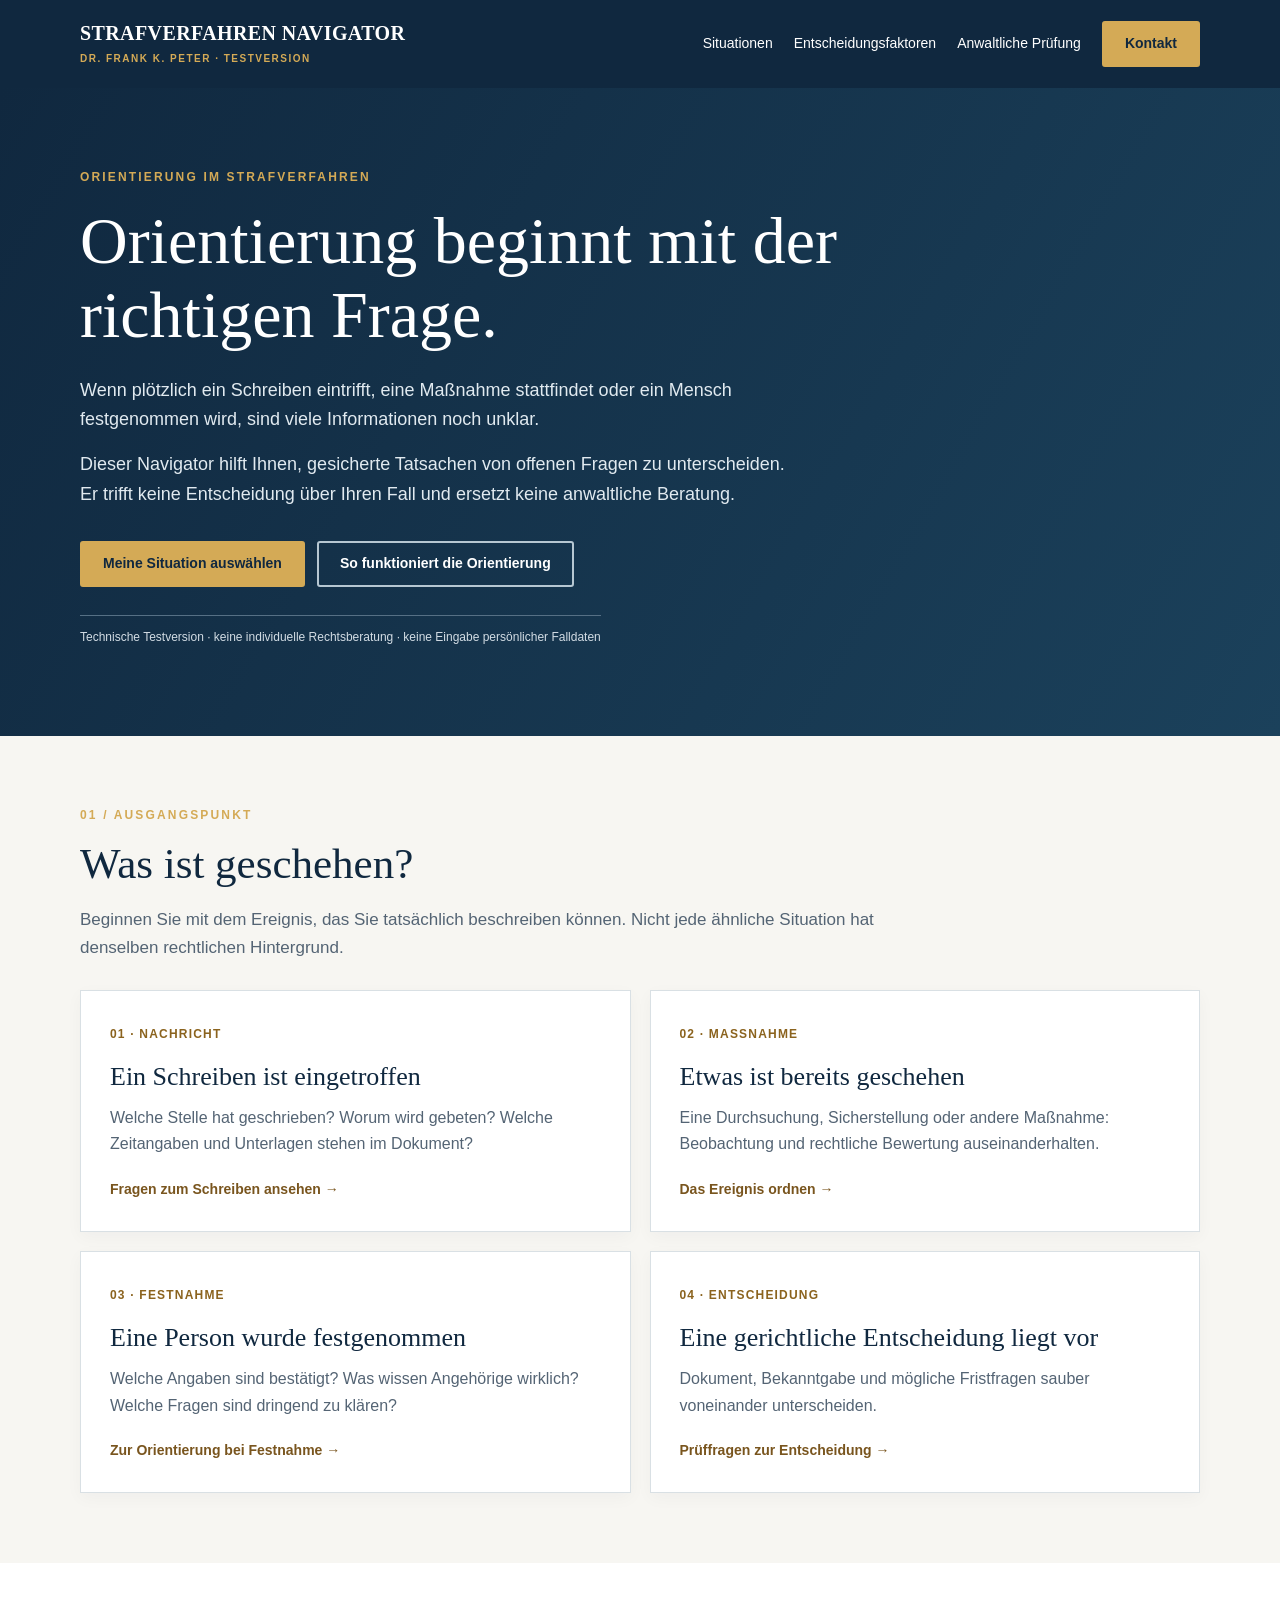
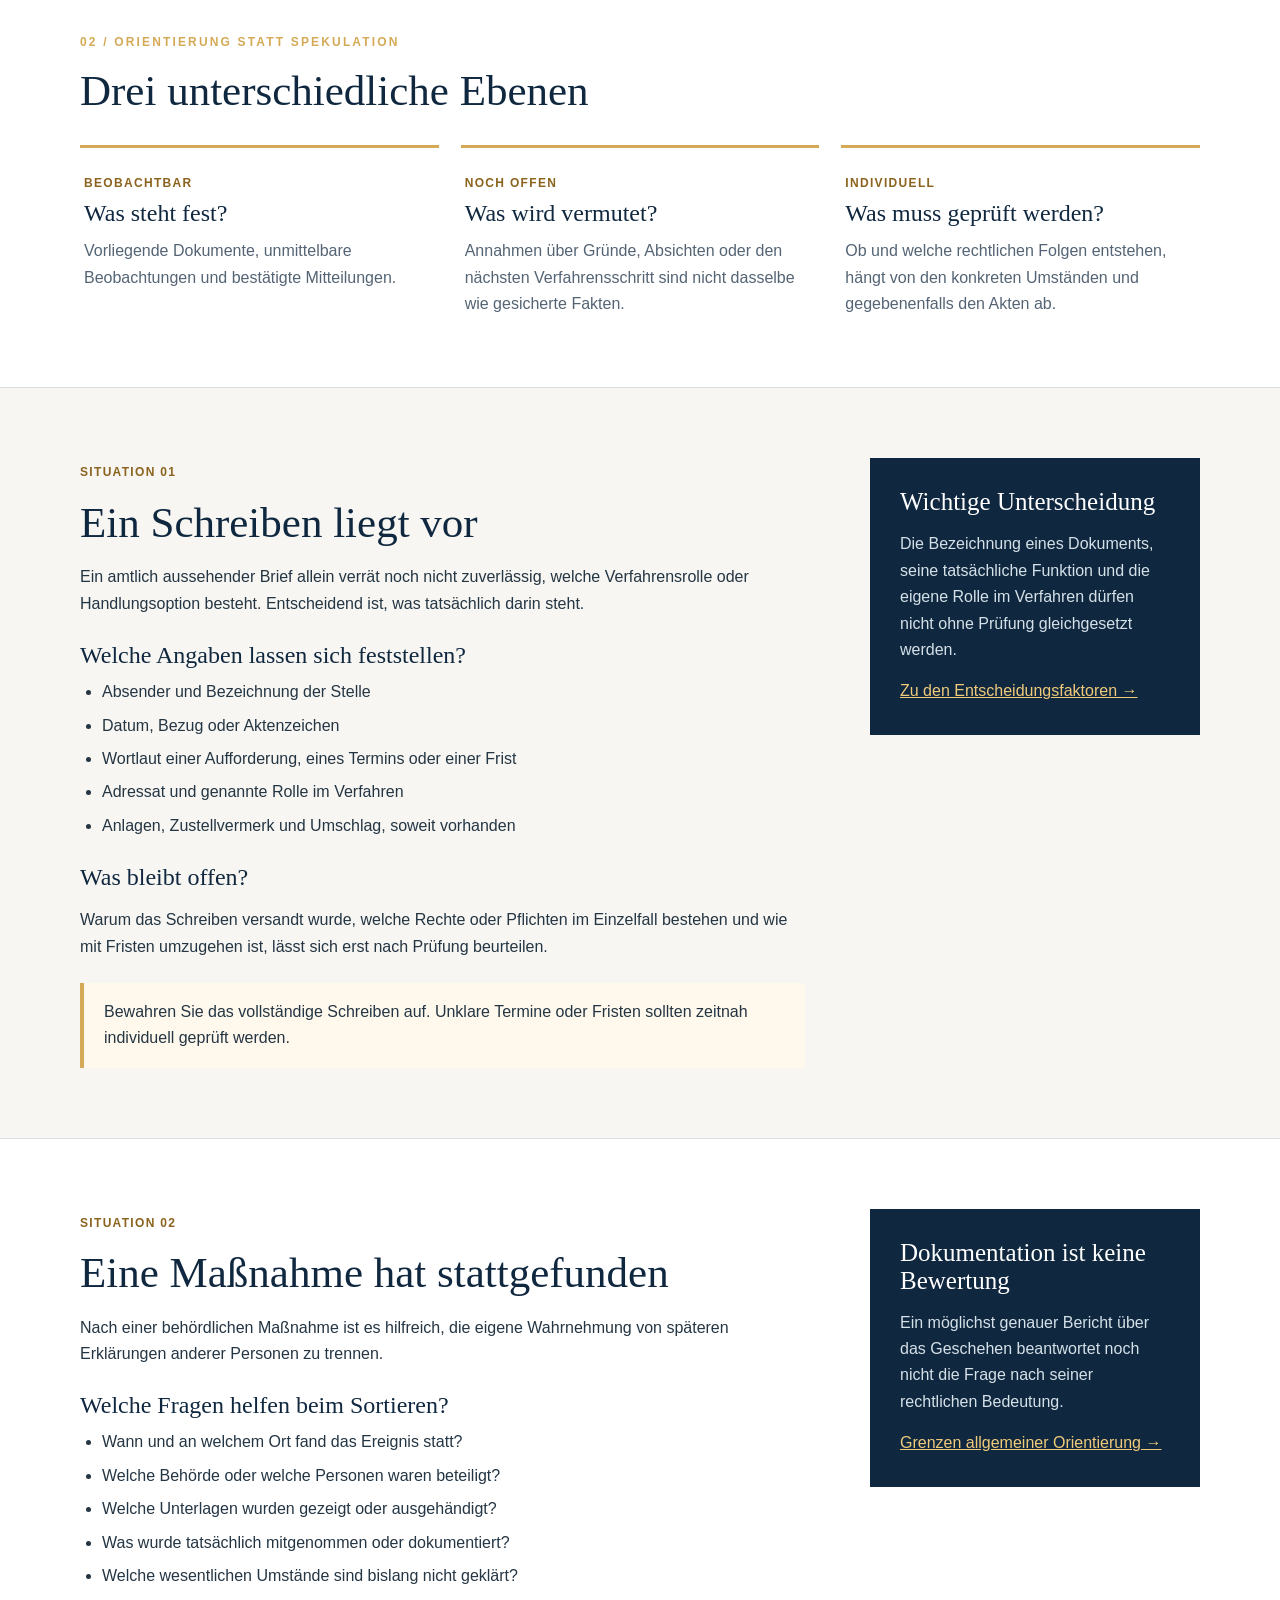
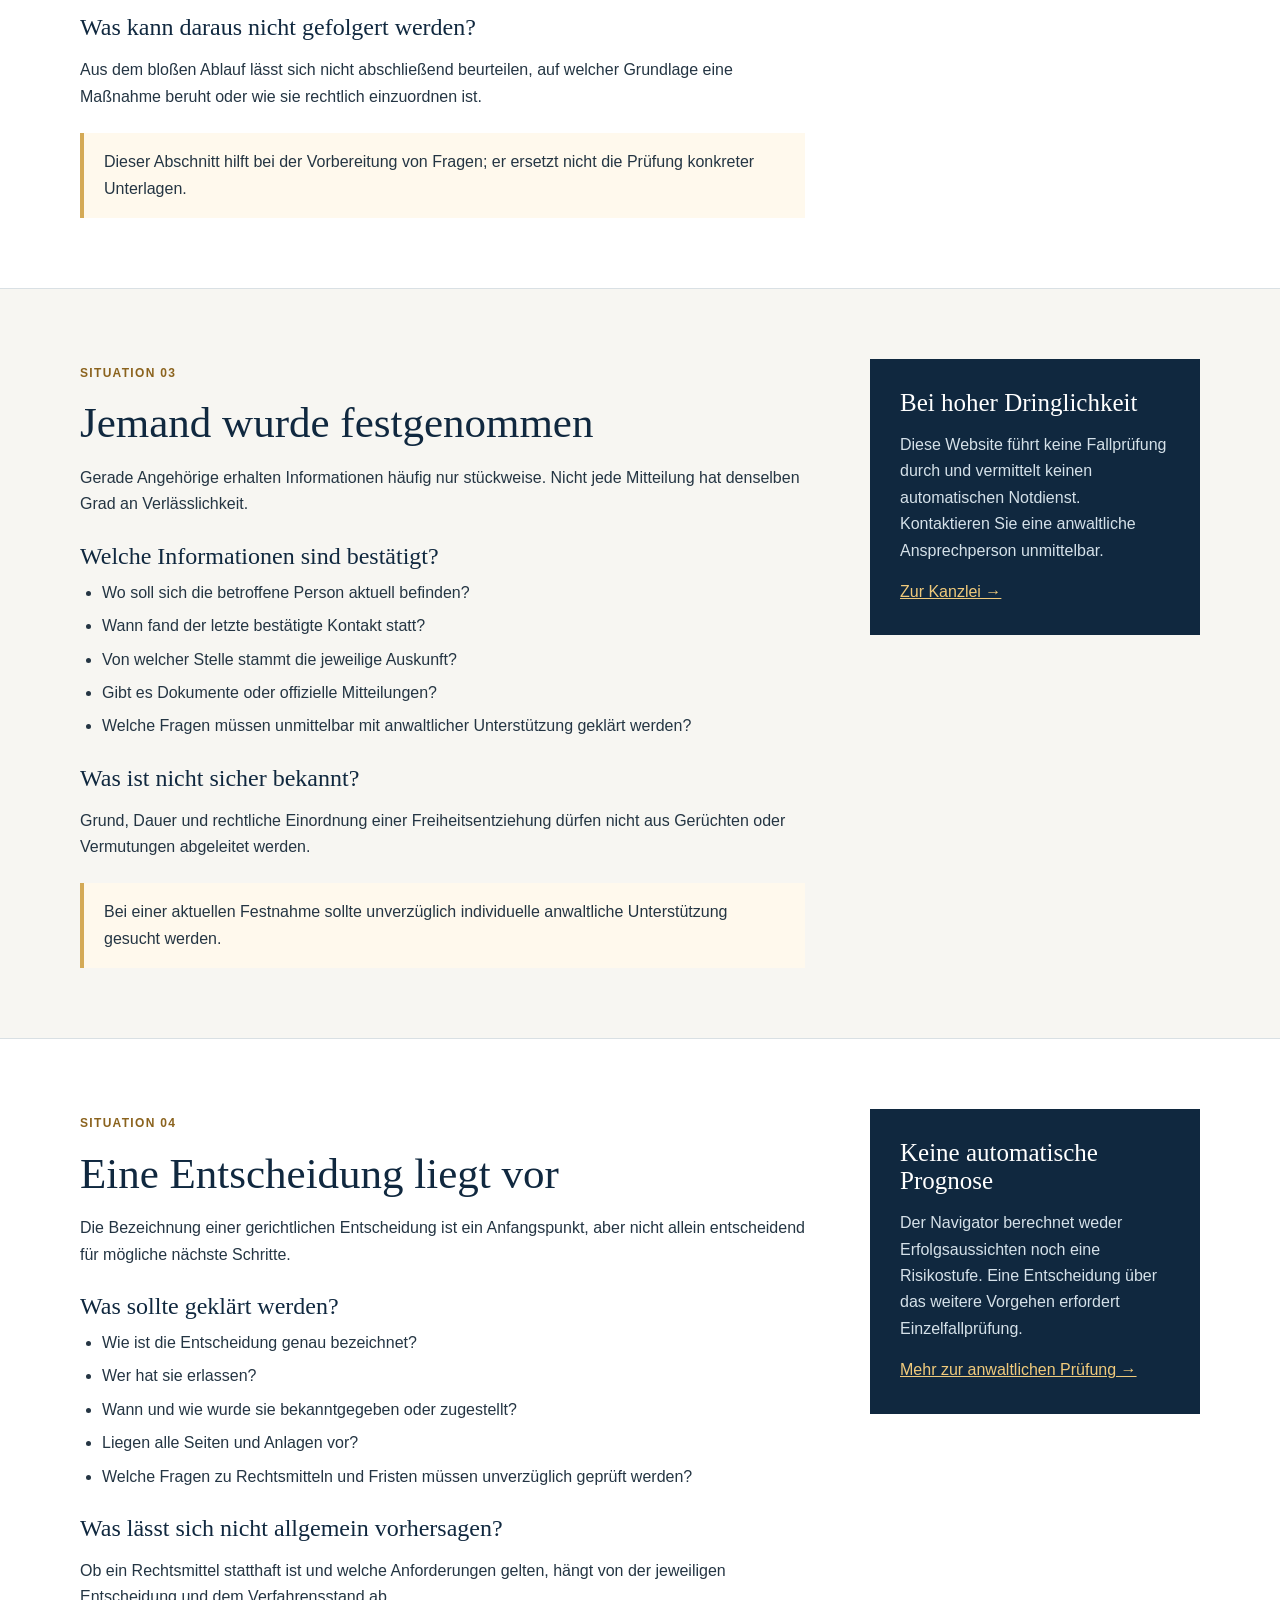
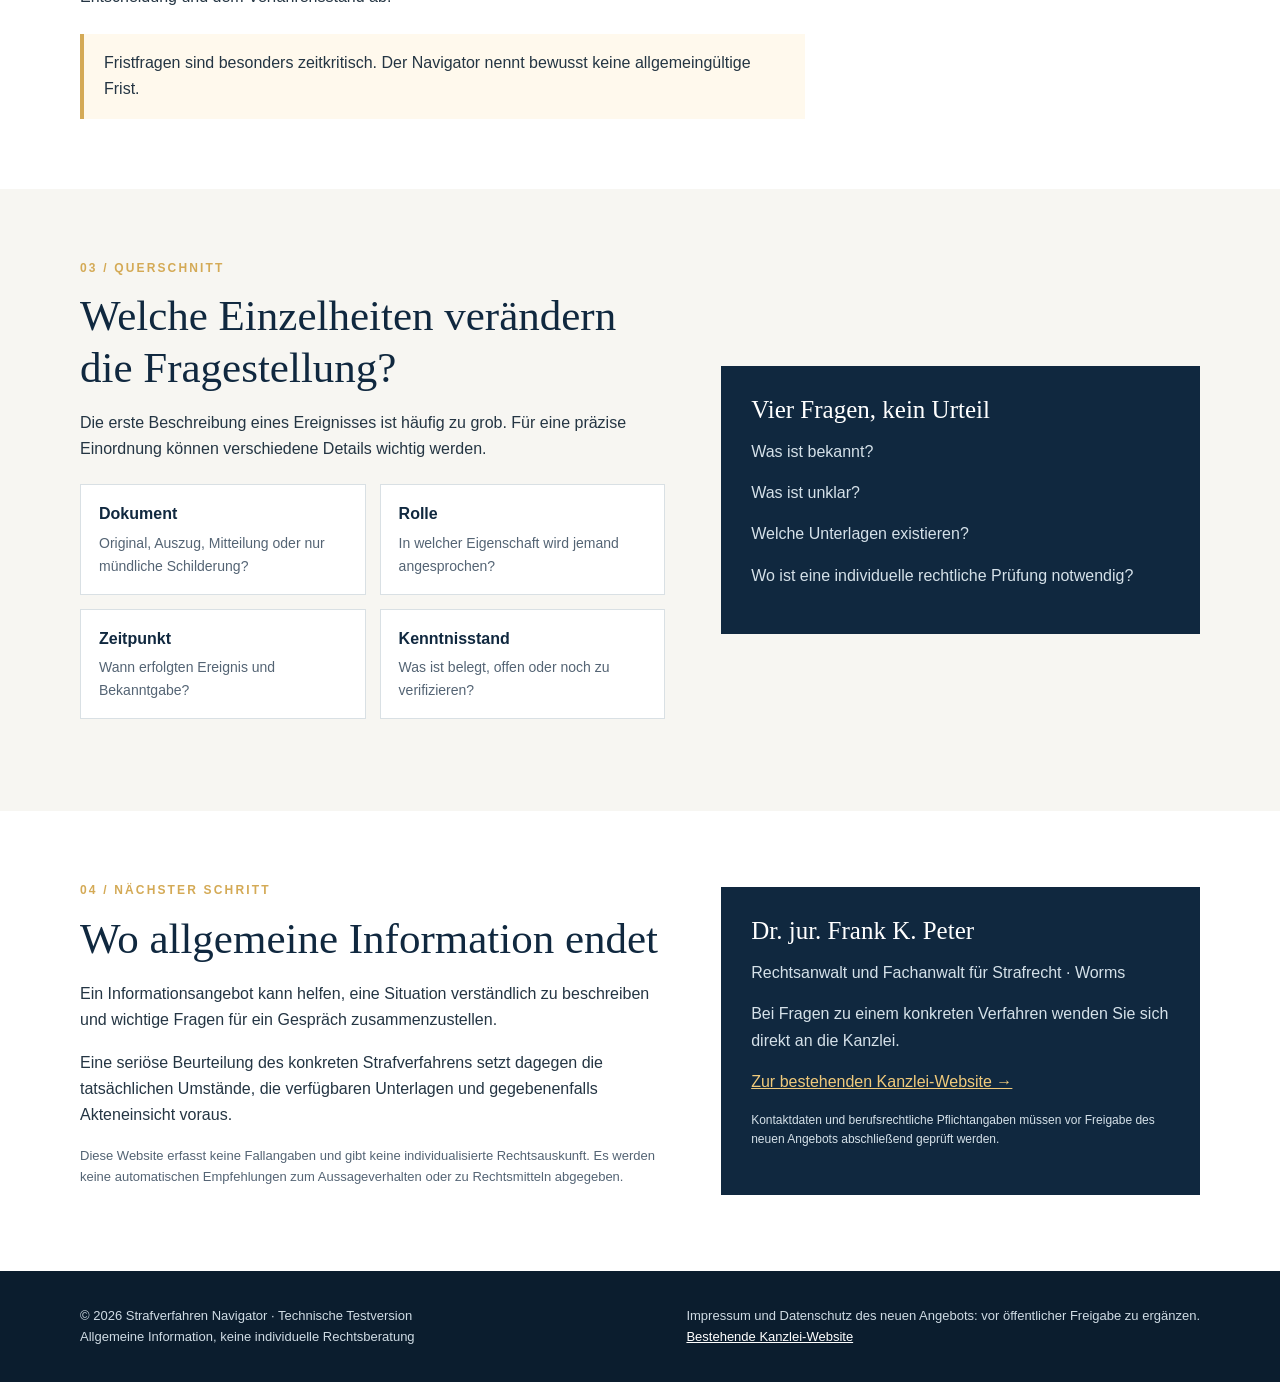
==== index.html @ 107020cf "Create original Strafverfahren Navigator website in Design B (noindex staging)" ====
<!doctype html>
<html lang="de">
<head>
<meta charset="utf-8">
<meta name="viewport" content="width=device-width,initial-scale=1">
<meta name="robots" content="noindex,nofollow,noarchive,nosnippet,noimageindex">
<meta name="googlebot" content="noindex,nofollow,noarchive">
<meta name="bingbot" content="noindex,nofollow,noarchive">
<meta name="description" content="Strafverfahren Navigator: allgemeine Orientierung nach Schreiben, Maßnahmen, Festnahme oder gerichtlicher Entscheidung. Technische Testversion.">
<meta name="theme-color" content="#10283F">
<title>Strafverfahren Navigator | Dr. Frank K. Peter – Testversion</title>
<style>
:root{--navy:#10283f;--navy2:#183c56;--gold:#d4aa56;--gold-dark:#8b631e;--cream:#f7f6f2;--ink:#243543;--muted:#546474;--line:#d9e0e4}
*,*::before,*::after{box-sizing:border-box}
html{scroll-behavior:smooth}
body{margin:0;background:#fff;color:var(--ink);font:16px/1.65 Arial,Helvetica,sans-serif}
a{color:inherit}
a:focus-visible,summary:focus-visible{outline:3px solid var(--gold-dark);outline-offset:4px}
.wrap{width:min(1120px,calc(100% - 40px));margin:auto}
.skip{position:absolute;left:-9999px;top:0;padding:12px;background:#fff;color:#10283f;z-index:10}.skip:focus{left:16px}
.top{background:var(--navy);color:white}
.top .wrap{min-height:88px;display:flex;align-items:center;justify-content:space-between;gap:24px}
.brand{font:700 20px/1.1 Georgia,serif;text-decoration:none;letter-spacing:.02em}
.brand small{display:block;font:700 10px/1.5 Arial,sans-serif;color:var(--gold);letter-spacing:.15em;margin-top:7px}
nav{display:flex;align-items:center;gap:21px;flex-wrap:wrap;font-size:14px}
nav a{text-decoration:none}nav a:hover{text-decoration:underline}
.btn{display:inline-flex;align-items:center;justify-content:center;gap:8px;text-decoration:none;padding:12px 21px;border:2px solid var(--gold);border-radius:3px;font-size:14px;line-height:1.25;font-weight:700;background:var(--gold);color:var(--navy)}
.btn:hover{background:#f0ca7b;border-color:#f0ca7b}
.btn.ghost{background:transparent;color:white;border-color:#b6c7d2}
.btn.ghost:hover{background:#ffffff18}
.hero{background:linear-gradient(120deg,var(--navy),#1b415b);color:#fff;padding:80px 0 87px}
.eyebrow{font-size:12px;letter-spacing:.18em;text-transform:uppercase;font-weight:700;color:var(--gold)}
.hero h1{font:normal clamp(38px,5.5vw,66px)/1.12 Georgia,serif;max-width:820px;margin:16px 0 24px}
.hero p{max-width:710px;font-size:18px;color:#e1eaf0;margin:0 0 15px}
.actions{display:flex;flex-wrap:wrap;gap:12px;margin-top:32px}
.stage{display:inline-block;margin-top:28px;font-size:12px;color:#d2dce4;border-top:1px solid #567085;padding-top:12px}
section{scroll-margin-top:24px}
.section{padding:70px 0}
.alt{background:var(--cream)}
h2{font:normal clamp(29px,3.4vw,43px)/1.2 Georgia,serif;color:var(--navy);margin:12px 0 16px}
.lead{max-width:810px;color:var(--muted);font-size:17px;margin-top:0}
.cards{display:grid;grid-template-columns:repeat(2,minmax(0,1fr));gap:19px;margin-top:28px}
.card{display:block;background:white;border:1px solid var(--line);padding:29px;text-decoration:none;box-shadow:0 5px 16px #10283f09;transition:transform .2s,border-color .2s}
.card:hover{transform:translateY(-3px);border-color:var(--gold)}
.card .num{font-size:12px;font-weight:bold;color:var(--gold-dark);letter-spacing:.1em}
.card h3{font:normal 26px/1.3 Georgia,serif;color:var(--navy);margin:14px 0 11px}
.card p{color:var(--muted);margin:0 0 18px}
.card strong{color:#79551e;font-size:14px}
.columns{display:grid;grid-template-columns:repeat(3,1fr);gap:22px;margin-top:28px}
.column{border-top:3px solid var(--gold);padding:21px 4px 0}
.column h3{font:normal 24px Georgia,serif;color:var(--navy);margin:5px 0 11px}
.column p{color:var(--muted);margin:0}
.detail{border-top:1px solid var(--line)}
.detail .wrap{display:grid;grid-template-columns:1fr 330px;gap:65px;align-items:start}
.detail h3{font:normal 24px Georgia,serif;color:var(--navy);margin:25px 0 7px}
.detail ul{padding-left:22px;margin:10px 0}
.detail li{margin-bottom:7px}
.panel{background:var(--navy);color:white;padding:30px}
.panel h3{font:normal 25px Georgia,serif;color:#fff;margin:0 0 15px}
.panel p{margin:0 0 15px;color:#d5e1e9}
.panel a{color:#f0ca7b}
.chip{display:inline-block;color:var(--gold-dark);font-size:12px;letter-spacing:.11em;text-transform:uppercase;font-weight:700}
.notice{padding:16px 20px;border-left:4px solid var(--gold);background:#fff9ed;margin-top:23px}
.split{display:grid;grid-template-columns:1.1fr .9fr;gap:56px;align-items:center}
.factors{display:grid;grid-template-columns:repeat(2,1fr);gap:14px;margin:22px 0}
.factor{border:1px solid var(--line);padding:16px 18px;background:#fff}
.factor strong{display:block;color:var(--navy);margin-bottom:4px}
.factor span{display:block;font-size:14px;color:var(--muted)}
.foot{background:#0b1d2e;color:#cfdbe4;padding:34px 0;font-size:13px}
.foot .wrap{display:flex;justify-content:space-between;flex-wrap:wrap;gap:25px}
.foot a{color:white}
.small{font-size:13px;color:var(--muted)}
@media(max-width:850px){.top .wrap{padding:18px 0;align-items:flex-start;flex-direction:column}nav{gap:14px}.detail .wrap,.split{grid-template-columns:1fr;gap:26px}.columns{grid-template-columns:1fr}.hero{padding:62px 0}.section{padding:53px 0}}
@media(max-width:600px){.wrap{width:min(1120px,calc(100% - 30px))}.cards,.factors{grid-template-columns:1fr}.card{padding:23px}.hero h1{font-size:39px}.hero p{font-size:16px}.actions .btn{width:100%}.top .wrap{gap:13px}}
@media(prefers-reduced-motion:reduce){html{scroll-behavior:auto}.card{transition:none}}
</style>
</head>
<body>
<a class="skip" href="#inhalt">Zum Inhalt springen</a>
<header class="top">
<div class="wrap"><a class="brand" href="#start">STRAFVERFAHREN NAVIGATOR<small>DR. FRANK K. PETER · TESTVERSION</small></a>
<nav aria-label="Hauptnavigation"><a href="#situationen">Situationen</a><a href="#faktoren">Entscheidungsfaktoren</a><a href="#anwaltliche-pruefung">Anwaltliche Prüfung</a><a class="btn" href="#kontakt">Kontakt</a></nav></div>
</header>
<main id="inhalt">
<section class="hero" id="start"><div class="wrap">
<div class="eyebrow">Orientierung im Strafverfahren</div>
<h1>Orientierung beginnt mit der richtigen Frage.</h1>
<p>Wenn plötzlich ein Schreiben eintrifft, eine Maßnahme stattfindet oder ein Mensch festgenommen wird, sind viele Informationen noch unklar.</p>
<p>Dieser Navigator hilft Ihnen, gesicherte Tatsachen von offenen Fragen zu unterscheiden. Er trifft keine Entscheidung über Ihren Fall und ersetzt keine anwaltliche Beratung.</p>
<div class="actions"><a href="#situationen" class="btn">Meine Situation auswählen</a><a href="#prinzip" class="btn ghost">So funktioniert die Orientierung</a></div>
<span class="stage">Technische Testversion · keine individuelle Rechtsberatung · keine Eingabe persönlicher Falldaten</span>
</div></section>
<section id="situationen" class="section alt"><div class="wrap">
<div class="eyebrow">01 / Ausgangspunkt</div><h2>Was ist geschehen?</h2>
<p class="lead">Beginnen Sie mit dem Ereignis, das Sie tatsächlich beschreiben können. Nicht jede ähnliche Situation hat denselben rechtlichen Hintergrund.</p>
<div class="cards">
<a class="card" href="#schreiben"><span class="num">01 · NACHRICHT</span><h3>Ein Schreiben ist eingetroffen</h3><p>Welche Stelle hat geschrieben? Worum wird gebeten? Welche Zeitangaben und Unterlagen stehen im Dokument?</p><strong>Fragen zum Schreiben ansehen →</strong></a>
<a class="card" href="#massnahme"><span class="num">02 · MASSNAHME</span><h3>Etwas ist bereits geschehen</h3><p>Eine Durchsuchung, Sicherstellung oder andere Maßnahme: Beobachtung und rechtliche Bewertung auseinanderhalten.</p><strong>Das Ereignis ordnen →</strong></a>
<a class="card" href="#festnahme"><span class="num">03 · FESTNAHME</span><h3>Eine Person wurde festgenommen</h3><p>Welche Angaben sind bestätigt? Was wissen Angehörige wirklich? Welche Fragen sind dringend zu klären?</p><strong>Zur Orientierung bei Festnahme →</strong></a>
<a class="card" href="#entscheidung"><span class="num">04 · ENTSCHEIDUNG</span><h3>Eine gerichtliche Entscheidung liegt vor</h3><p>Dokument, Bekanntgabe und mögliche Fristfragen sauber voneinander unterscheiden.</p><strong>Prüffragen zur Entscheidung →</strong></a>
</div></div></section>
<section class="section" id="prinzip"><div class="wrap">
<div class="eyebrow">02 / Orientierung statt Spekulation</div><h2>Drei unterschiedliche Ebenen</h2>
<div class="columns">
<div class="column"><span class="chip">Beobachtbar</span><h3>Was steht fest?</h3><p>Vorliegende Dokumente, unmittelbare Beobachtungen und bestätigte Mitteilungen.</p></div>
<div class="column"><span class="chip">Noch offen</span><h3>Was wird vermutet?</h3><p>Annahmen über Gründe, Absichten oder den nächsten Verfahrensschritt sind nicht dasselbe wie gesicherte Fakten.</p></div>
<div class="column"><span class="chip">Individuell</span><h3>Was muss geprüft werden?</h3><p>Ob und welche rechtlichen Folgen entstehen, hängt von den konkreten Umständen und gegebenenfalls den Akten ab.</p></div>
</div></div></section>
<section class="section alt detail" id="schreiben"><div class="wrap">
<div><span class="chip">Situation 01</span><h2>Ein Schreiben liegt vor</h2>
<p>Ein amtlich aussehender Brief allein verrät noch nicht zuverlässig, welche Verfahrensrolle oder Handlungsoption besteht. Entscheidend ist, was tatsächlich darin steht.</p>
<h3>Welche Angaben lassen sich feststellen?</h3><ul><li>Absender und Bezeichnung der Stelle</li><li>Datum, Bezug oder Aktenzeichen</li><li>Wortlaut einer Aufforderung, eines Termins oder einer Frist</li><li>Adressat und genannte Rolle im Verfahren</li><li>Anlagen, Zustellvermerk und Umschlag, soweit vorhanden</li></ul>
<h3>Was bleibt offen?</h3><p>Warum das Schreiben versandt wurde, welche Rechte oder Pflichten im Einzelfall bestehen und wie mit Fristen umzugehen ist, lässt sich erst nach Prüfung beurteilen.</p>
<div class="notice">Bewahren Sie das vollständige Schreiben auf. Unklare Termine oder Fristen sollten zeitnah individuell geprüft werden.</div>
</div><aside class="panel"><h3>Wichtige Unterscheidung</h3><p>Die Bezeichnung eines Dokuments, seine tatsächliche Funktion und die eigene Rolle im Verfahren dürfen nicht ohne Prüfung gleichgesetzt werden.</p><a href="#faktoren">Zu den Entscheidungsfaktoren →</a></aside>
</div></section>
<section class="section detail" id="massnahme"><div class="wrap">
<div><span class="chip">Situation 02</span><h2>Eine Maßnahme hat stattgefunden</h2>
<p>Nach einer behördlichen Maßnahme ist es hilfreich, die eigene Wahrnehmung von späteren Erklärungen anderer Personen zu trennen.</p>
<h3>Welche Fragen helfen beim Sortieren?</h3><ul><li>Wann und an welchem Ort fand das Ereignis statt?</li><li>Welche Behörde oder welche Personen waren beteiligt?</li><li>Welche Unterlagen wurden gezeigt oder ausgehändigt?</li><li>Was wurde tatsächlich mitgenommen oder dokumentiert?</li><li>Welche wesentlichen Umstände sind bislang nicht geklärt?</li></ul>
<h3>Was kann daraus nicht gefolgert werden?</h3><p>Aus dem bloßen Ablauf lässt sich nicht abschließend beurteilen, auf welcher Grundlage eine Maßnahme beruht oder wie sie rechtlich einzuordnen ist.</p>
<div class="notice">Dieser Abschnitt hilft bei der Vorbereitung von Fragen; er ersetzt nicht die Prüfung konkreter Unterlagen.</div>
</div><aside class="panel"><h3>Dokumentation ist keine Bewertung</h3><p>Ein möglichst genauer Bericht über das Geschehen beantwortet noch nicht die Frage nach seiner rechtlichen Bedeutung.</p><a href="#anwaltliche-pruefung">Grenzen allgemeiner Orientierung →</a></aside>
</div></section>
<section class="section alt detail" id="festnahme"><div class="wrap">
<div><span class="chip">Situation 03</span><h2>Jemand wurde festgenommen</h2>
<p>Gerade Angehörige erhalten Informationen häufig nur stückweise. Nicht jede Mitteilung hat denselben Grad an Verlässlichkeit.</p>
<h3>Welche Informationen sind bestätigt?</h3><ul><li>Wo soll sich die betroffene Person aktuell befinden?</li><li>Wann fand der letzte bestätigte Kontakt statt?</li><li>Von welcher Stelle stammt die jeweilige Auskunft?</li><li>Gibt es Dokumente oder offizielle Mitteilungen?</li><li>Welche Fragen müssen unmittelbar mit anwaltlicher Unterstützung geklärt werden?</li></ul>
<h3>Was ist nicht sicher bekannt?</h3><p>Grund, Dauer und rechtliche Einordnung einer Freiheitsentziehung dürfen nicht aus Gerüchten oder Vermutungen abgeleitet werden.</p>
<div class="notice">Bei einer aktuellen Festnahme sollte unverzüglich individuelle anwaltliche Unterstützung gesucht werden.</div>
</div><aside class="panel"><h3>Bei hoher Dringlichkeit</h3><p>Diese Website führt keine Fallprüfung durch und vermittelt keinen automatischen Notdienst. Kontaktieren Sie eine anwaltliche Ansprechperson unmittelbar.</p><a href="#kontakt">Zur Kanzlei →</a></aside>
</div></section>
<section class="section detail" id="entscheidung"><div class="wrap">
<div><span class="chip">Situation 04</span><h2>Eine Entscheidung liegt vor</h2>
<p>Die Bezeichnung einer gerichtlichen Entscheidung ist ein Anfangspunkt, aber nicht allein entscheidend für mögliche nächste Schritte.</p>
<h3>Was sollte geklärt werden?</h3><ul><li>Wie ist die Entscheidung genau bezeichnet?</li><li>Wer hat sie erlassen?</li><li>Wann und wie wurde sie bekanntgegeben oder zugestellt?</li><li>Liegen alle Seiten und Anlagen vor?</li><li>Welche Fragen zu Rechtsmitteln und Fristen müssen unverzüglich geprüft werden?</li></ul>
<h3>Was lässt sich nicht allgemein vorhersagen?</h3><p>Ob ein Rechtsmittel statthaft ist und welche Anforderungen gelten, hängt von der jeweiligen Entscheidung und dem Verfahrensstand ab.</p>
<div class="notice">Fristfragen sind besonders zeitkritisch. Der Navigator nennt bewusst keine allgemeingültige Frist.</div>
</div><aside class="panel"><h3>Keine automatische Prognose</h3><p>Der Navigator berechnet weder Erfolgsaussichten noch eine Risikostufe. Eine Entscheidung über das weitere Vorgehen erfordert Einzelfallprüfung.</p><a href="#anwaltliche-pruefung">Mehr zur anwaltlichen Prüfung →</a></aside>
</div></section>
<section class="section alt" id="faktoren"><div class="wrap split">
<div><div class="eyebrow">03 / Querschnitt</div><h2>Welche Einzelheiten verändern die Fragestellung?</h2>
<p>Die erste Beschreibung eines Ereignisses ist häufig zu grob. Für eine präzise Einordnung können verschiedene Details wichtig werden.</p>
<div class="factors">
<div class="factor"><strong>Dokument</strong><span>Original, Auszug, Mitteilung oder nur mündliche Schilderung?</span></div>
<div class="factor"><strong>Rolle</strong><span>In welcher Eigenschaft wird jemand angesprochen?</span></div>
<div class="factor"><strong>Zeitpunkt</strong><span>Wann erfolgten Ereignis und Bekanntgabe?</span></div>
<div class="factor"><strong>Kenntnisstand</strong><span>Was ist belegt, offen oder noch zu verifizieren?</span></div>
</div>
</div><div class="panel"><h3>Vier Fragen, kein Urteil</h3><p>Was ist bekannt?</p><p>Was ist unklar?</p><p>Welche Unterlagen existieren?</p><p>Wo ist eine individuelle rechtliche Prüfung notwendig?</p></div>
</div></section>
<section class="section" id="anwaltliche-pruefung"><div class="wrap split">
<div><div class="eyebrow">04 / Nächster Schritt</div><h2>Wo allgemeine Information endet</h2>
<p>Ein Informationsangebot kann helfen, eine Situation verständlich zu beschreiben und wichtige Fragen für ein Gespräch zusammenzustellen.</p>
<p>Eine seriöse Beurteilung des konkreten Strafverfahrens setzt dagegen die tatsächlichen Umstände, die verfügbaren Unterlagen und gegebenenfalls Akteneinsicht voraus.</p>
<p class="small">Diese Website erfasst keine Fallangaben und gibt keine individualisierte Rechtsauskunft. Es werden keine automatischen Empfehlungen zum Aussageverhalten oder zu Rechtsmitteln abgegeben.</p>
</div><div class="panel" id="kontakt"><h3>Dr. jur. Frank K. Peter</h3><p>Rechtsanwalt und Fachanwalt für Strafrecht · Worms</p><p>Bei Fragen zu einem konkreten Verfahren wenden Sie sich direkt an die Kanzlei.</p>
<p><a href="https://www.strafrecht-dr-peter.de/" rel="noopener noreferrer">Zur bestehenden Kanzlei-Website →</a></p>
<p style="font-size:12px">Kontaktdaten und berufsrechtliche Pflichtangaben müssen vor Freigabe des neuen Angebots abschließend geprüft werden.</p>
</div></div></section>
</main>
<footer class="foot"><div class="wrap"><div>© 2026 Strafverfahren Navigator · Technische Testversion<br>Allgemeine Information, keine individuelle Rechtsberatung</div><div>Impressum und Datenschutz des neuen Angebots: vor öffentlicher Freigabe zu ergänzen.<br><a href="https://www.strafrecht-dr-peter.de/" rel="noopener noreferrer">Bestehende Kanzlei-Website</a></div></div></footer>
</body></html>
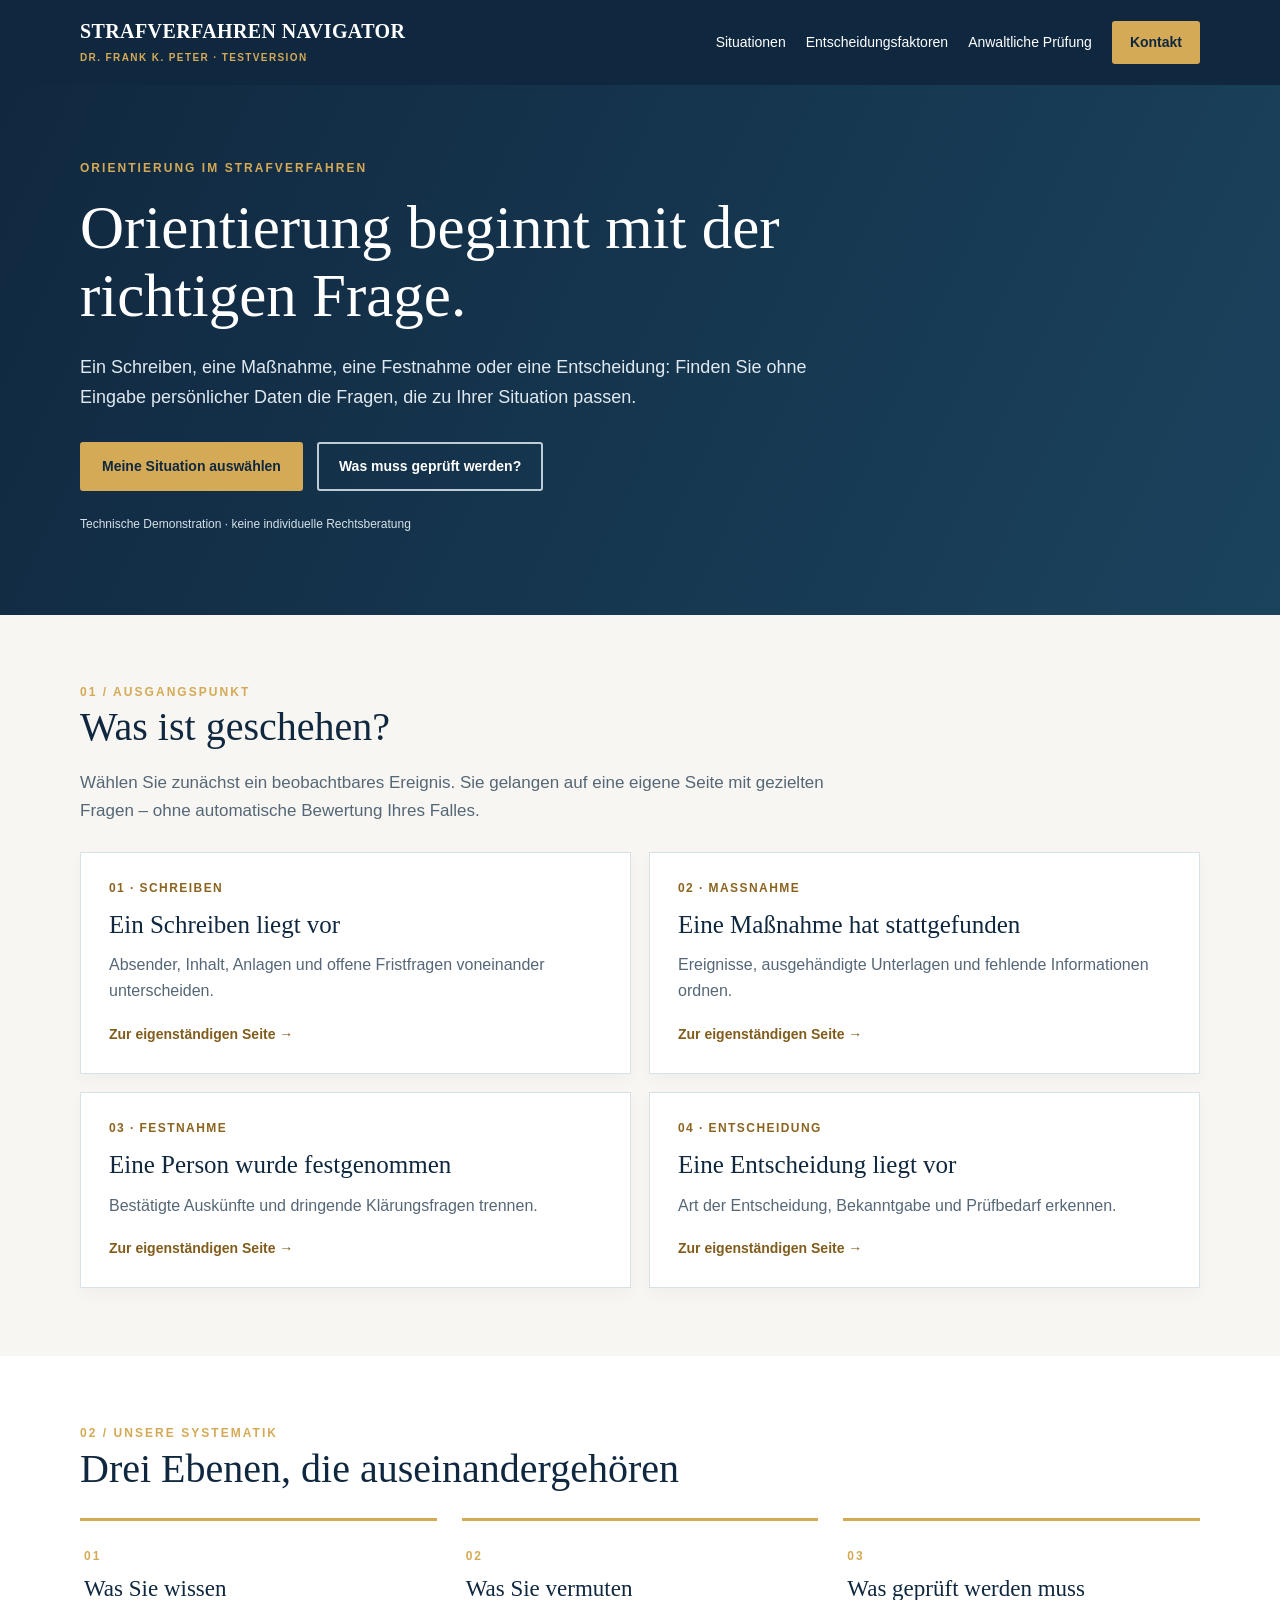
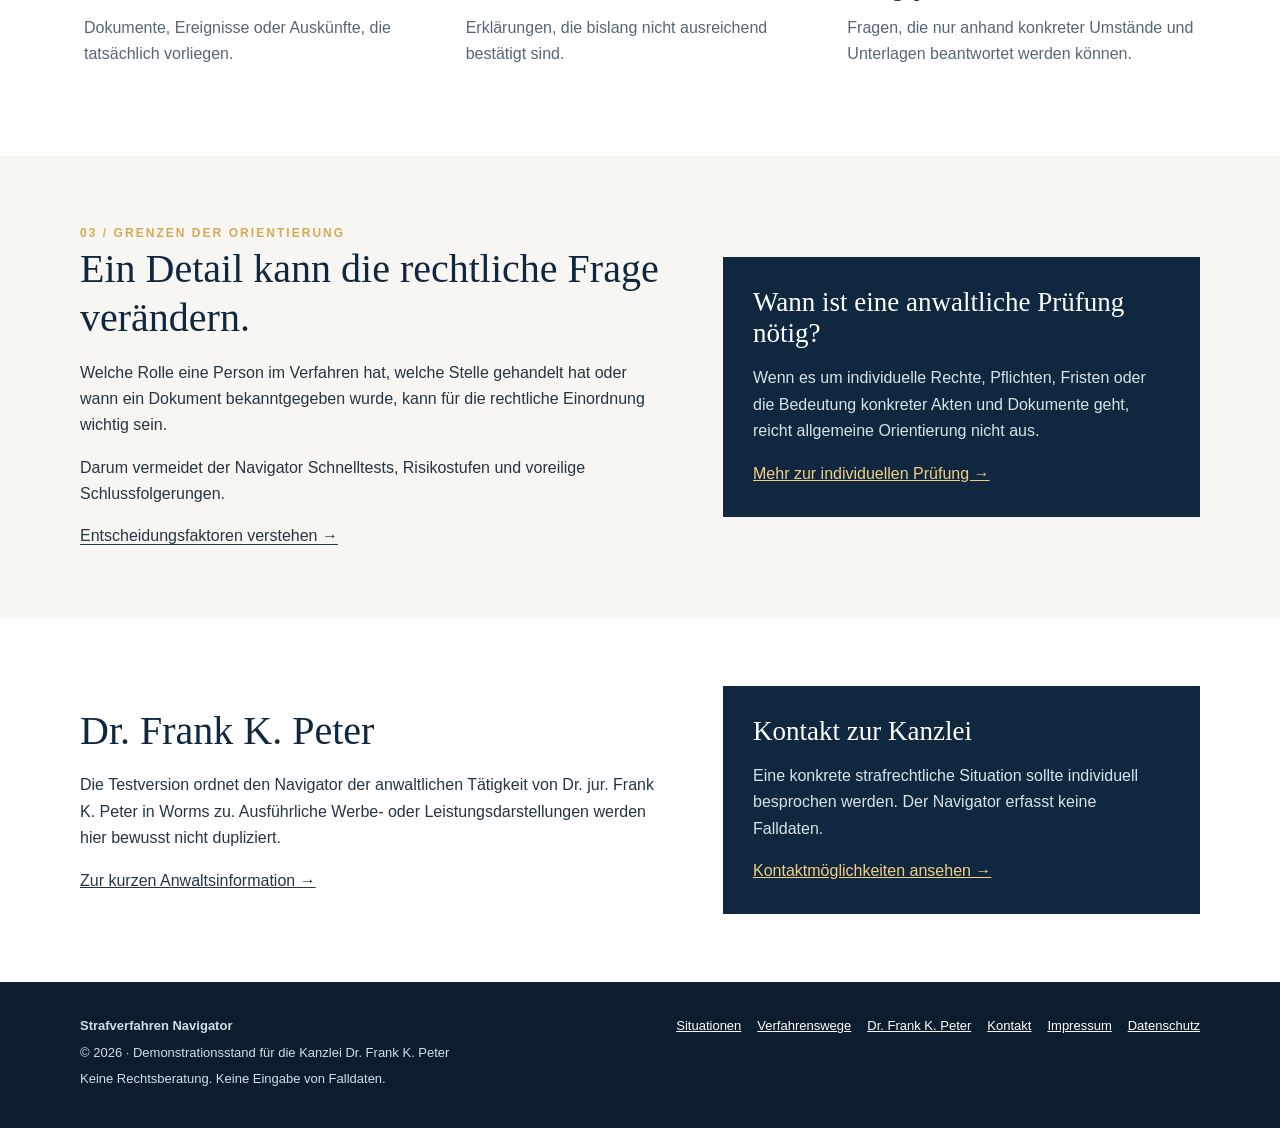
==== commit 7003a7bf: "Build multi-page Strafverfahren Navigator demo in Design B (noindex)" ====
--- a/index.html
+++ b/index.html
@@ -1,163 +1,25 @@
 <!doctype html>
-<html lang="de">
-<head>
-<meta charset="utf-8">
-<meta name="viewport" content="width=device-width,initial-scale=1">
+<html lang="de"><head><meta charset="utf-8"><meta name="viewport" content="width=device-width,initial-scale=1">
 <meta name="robots" content="noindex,nofollow,noarchive,nosnippet,noimageindex">
-<meta name="googlebot" content="noindex,nofollow,noarchive">
-<meta name="bingbot" content="noindex,nofollow,noarchive">
-<meta name="description" content="Strafverfahren Navigator: allgemeine Orientierung nach Schreiben, Maßnahmen, Festnahme oder gerichtlicher Entscheidung. Technische Testversion.">
-<meta name="theme-color" content="#10283F">
-<title>Strafverfahren Navigator | Dr. Frank K. Peter – Testversion</title>
-<style>
-:root{--navy:#10283f;--navy2:#183c56;--gold:#d4aa56;--gold-dark:#8b631e;--cream:#f7f6f2;--ink:#243543;--muted:#546474;--line:#d9e0e4}
-*,*::before,*::after{box-sizing:border-box}
-html{scroll-behavior:smooth}
-body{margin:0;background:#fff;color:var(--ink);font:16px/1.65 Arial,Helvetica,sans-serif}
-a{color:inherit}
-a:focus-visible,summary:focus-visible{outline:3px solid var(--gold-dark);outline-offset:4px}
-.wrap{width:min(1120px,calc(100% - 40px));margin:auto}
-.skip{position:absolute;left:-9999px;top:0;padding:12px;background:#fff;color:#10283f;z-index:10}.skip:focus{left:16px}
-.top{background:var(--navy);color:white}
-.top .wrap{min-height:88px;display:flex;align-items:center;justify-content:space-between;gap:24px}
-.brand{font:700 20px/1.1 Georgia,serif;text-decoration:none;letter-spacing:.02em}
-.brand small{display:block;font:700 10px/1.5 Arial,sans-serif;color:var(--gold);letter-spacing:.15em;margin-top:7px}
-nav{display:flex;align-items:center;gap:21px;flex-wrap:wrap;font-size:14px}
-nav a{text-decoration:none}nav a:hover{text-decoration:underline}
-.btn{display:inline-flex;align-items:center;justify-content:center;gap:8px;text-decoration:none;padding:12px 21px;border:2px solid var(--gold);border-radius:3px;font-size:14px;line-height:1.25;font-weight:700;background:var(--gold);color:var(--navy)}
-.btn:hover{background:#f0ca7b;border-color:#f0ca7b}
-.btn.ghost{background:transparent;color:white;border-color:#b6c7d2}
-.btn.ghost:hover{background:#ffffff18}
-.hero{background:linear-gradient(120deg,var(--navy),#1b415b);color:#fff;padding:80px 0 87px}
-.eyebrow{font-size:12px;letter-spacing:.18em;text-transform:uppercase;font-weight:700;color:var(--gold)}
-.hero h1{font:normal clamp(38px,5.5vw,66px)/1.12 Georgia,serif;max-width:820px;margin:16px 0 24px}
-.hero p{max-width:710px;font-size:18px;color:#e1eaf0;margin:0 0 15px}
-.actions{display:flex;flex-wrap:wrap;gap:12px;margin-top:32px}
-.stage{display:inline-block;margin-top:28px;font-size:12px;color:#d2dce4;border-top:1px solid #567085;padding-top:12px}
-section{scroll-margin-top:24px}
-.section{padding:70px 0}
-.alt{background:var(--cream)}
-h2{font:normal clamp(29px,3.4vw,43px)/1.2 Georgia,serif;color:var(--navy);margin:12px 0 16px}
-.lead{max-width:810px;color:var(--muted);font-size:17px;margin-top:0}
-.cards{display:grid;grid-template-columns:repeat(2,minmax(0,1fr));gap:19px;margin-top:28px}
-.card{display:block;background:white;border:1px solid var(--line);padding:29px;text-decoration:none;box-shadow:0 5px 16px #10283f09;transition:transform .2s,border-color .2s}
-.card:hover{transform:translateY(-3px);border-color:var(--gold)}
-.card .num{font-size:12px;font-weight:bold;color:var(--gold-dark);letter-spacing:.1em}
-.card h3{font:normal 26px/1.3 Georgia,serif;color:var(--navy);margin:14px 0 11px}
-.card p{color:var(--muted);margin:0 0 18px}
-.card strong{color:#79551e;font-size:14px}
-.columns{display:grid;grid-template-columns:repeat(3,1fr);gap:22px;margin-top:28px}
-.column{border-top:3px solid var(--gold);padding:21px 4px 0}
-.column h3{font:normal 24px Georgia,serif;color:var(--navy);margin:5px 0 11px}
-.column p{color:var(--muted);margin:0}
-.detail{border-top:1px solid var(--line)}
-.detail .wrap{display:grid;grid-template-columns:1fr 330px;gap:65px;align-items:start}
-.detail h3{font:normal 24px Georgia,serif;color:var(--navy);margin:25px 0 7px}
-.detail ul{padding-left:22px;margin:10px 0}
-.detail li{margin-bottom:7px}
-.panel{background:var(--navy);color:white;padding:30px}
-.panel h3{font:normal 25px Georgia,serif;color:#fff;margin:0 0 15px}
-.panel p{margin:0 0 15px;color:#d5e1e9}
-.panel a{color:#f0ca7b}
-.chip{display:inline-block;color:var(--gold-dark);font-size:12px;letter-spacing:.11em;text-transform:uppercase;font-weight:700}
-.notice{padding:16px 20px;border-left:4px solid var(--gold);background:#fff9ed;margin-top:23px}
-.split{display:grid;grid-template-columns:1.1fr .9fr;gap:56px;align-items:center}
-.factors{display:grid;grid-template-columns:repeat(2,1fr);gap:14px;margin:22px 0}
-.factor{border:1px solid var(--line);padding:16px 18px;background:#fff}
-.factor strong{display:block;color:var(--navy);margin-bottom:4px}
-.factor span{display:block;font-size:14px;color:var(--muted)}
-.foot{background:#0b1d2e;color:#cfdbe4;padding:34px 0;font-size:13px}
-.foot .wrap{display:flex;justify-content:space-between;flex-wrap:wrap;gap:25px}
-.foot a{color:white}
-.small{font-size:13px;color:var(--muted)}
-@media(max-width:850px){.top .wrap{padding:18px 0;align-items:flex-start;flex-direction:column}nav{gap:14px}.detail .wrap,.split{grid-template-columns:1fr;gap:26px}.columns{grid-template-columns:1fr}.hero{padding:62px 0}.section{padding:53px 0}}
-@media(max-width:600px){.wrap{width:min(1120px,calc(100% - 30px))}.cards,.factors{grid-template-columns:1fr}.card{padding:23px}.hero h1{font-size:39px}.hero p{font-size:16px}.actions .btn{width:100%}.top .wrap{gap:13px}}
-@media(prefers-reduced-motion:reduce){html{scroll-behavior:auto}.card{transition:none}}
-</style>
-</head>
-<body>
-<a class="skip" href="#inhalt">Zum Inhalt springen</a>
-<header class="top">
-<div class="wrap"><a class="brand" href="#start">STRAFVERFAHREN NAVIGATOR<small>DR. FRANK K. PETER · TESTVERSION</small></a>
-<nav aria-label="Hauptnavigation"><a href="#situationen">Situationen</a><a href="#faktoren">Entscheidungsfaktoren</a><a href="#anwaltliche-pruefung">Anwaltliche Prüfung</a><a class="btn" href="#kontakt">Kontakt</a></nav></div>
-</header>
-<main id="inhalt">
-<section class="hero" id="start"><div class="wrap">
-<div class="eyebrow">Orientierung im Strafverfahren</div>
-<h1>Orientierung beginnt mit der richtigen Frage.</h1>
-<p>Wenn plötzlich ein Schreiben eintrifft, eine Maßnahme stattfindet oder ein Mensch festgenommen wird, sind viele Informationen noch unklar.</p>
-<p>Dieser Navigator hilft Ihnen, gesicherte Tatsachen von offenen Fragen zu unterscheiden. Er trifft keine Entscheidung über Ihren Fall und ersetzt keine anwaltliche Beratung.</p>
-<div class="actions"><a href="#situationen" class="btn">Meine Situation auswählen</a><a href="#prinzip" class="btn ghost">So funktioniert die Orientierung</a></div>
-<span class="stage">Technische Testversion · keine individuelle Rechtsberatung · keine Eingabe persönlicher Falldaten</span>
-</div></section>
-<section id="situationen" class="section alt"><div class="wrap">
-<div class="eyebrow">01 / Ausgangspunkt</div><h2>Was ist geschehen?</h2>
-<p class="lead">Beginnen Sie mit dem Ereignis, das Sie tatsächlich beschreiben können. Nicht jede ähnliche Situation hat denselben rechtlichen Hintergrund.</p>
-<div class="cards">
-<a class="card" href="#schreiben"><span class="num">01 · NACHRICHT</span><h3>Ein Schreiben ist eingetroffen</h3><p>Welche Stelle hat geschrieben? Worum wird gebeten? Welche Zeitangaben und Unterlagen stehen im Dokument?</p><strong>Fragen zum Schreiben ansehen →</strong></a>
-<a class="card" href="#massnahme"><span class="num">02 · MASSNAHME</span><h3>Etwas ist bereits geschehen</h3><p>Eine Durchsuchung, Sicherstellung oder andere Maßnahme: Beobachtung und rechtliche Bewertung auseinanderhalten.</p><strong>Das Ereignis ordnen →</strong></a>
-<a class="card" href="#festnahme"><span class="num">03 · FESTNAHME</span><h3>Eine Person wurde festgenommen</h3><p>Welche Angaben sind bestätigt? Was wissen Angehörige wirklich? Welche Fragen sind dringend zu klären?</p><strong>Zur Orientierung bei Festnahme →</strong></a>
-<a class="card" href="#entscheidung"><span class="num">04 · ENTSCHEIDUNG</span><h3>Eine gerichtliche Entscheidung liegt vor</h3><p>Dokument, Bekanntgabe und mögliche Fristfragen sauber voneinander unterscheiden.</p><strong>Prüffragen zur Entscheidung →</strong></a>
-</div></div></section>
-<section class="section" id="prinzip"><div class="wrap">
-<div class="eyebrow">02 / Orientierung statt Spekulation</div><h2>Drei unterschiedliche Ebenen</h2>
-<div class="columns">
-<div class="column"><span class="chip">Beobachtbar</span><h3>Was steht fest?</h3><p>Vorliegende Dokumente, unmittelbare Beobachtungen und bestätigte Mitteilungen.</p></div>
-<div class="column"><span class="chip">Noch offen</span><h3>Was wird vermutet?</h3><p>Annahmen über Gründe, Absichten oder den nächsten Verfahrensschritt sind nicht dasselbe wie gesicherte Fakten.</p></div>
-<div class="column"><span class="chip">Individuell</span><h3>Was muss geprüft werden?</h3><p>Ob und welche rechtlichen Folgen entstehen, hängt von den konkreten Umständen und gegebenenfalls den Akten ab.</p></div>
-</div></div></section>
-<section class="section alt detail" id="schreiben"><div class="wrap">
-<div><span class="chip">Situation 01</span><h2>Ein Schreiben liegt vor</h2>
-<p>Ein amtlich aussehender Brief allein verrät noch nicht zuverlässig, welche Verfahrensrolle oder Handlungsoption besteht. Entscheidend ist, was tatsächlich darin steht.</p>
-<h3>Welche Angaben lassen sich feststellen?</h3><ul><li>Absender und Bezeichnung der Stelle</li><li>Datum, Bezug oder Aktenzeichen</li><li>Wortlaut einer Aufforderung, eines Termins oder einer Frist</li><li>Adressat und genannte Rolle im Verfahren</li><li>Anlagen, Zustellvermerk und Umschlag, soweit vorhanden</li></ul>
-<h3>Was bleibt offen?</h3><p>Warum das Schreiben versandt wurde, welche Rechte oder Pflichten im Einzelfall bestehen und wie mit Fristen umzugehen ist, lässt sich erst nach Prüfung beurteilen.</p>
-<div class="notice">Bewahren Sie das vollständige Schreiben auf. Unklare Termine oder Fristen sollten zeitnah individuell geprüft werden.</div>
-</div><aside class="panel"><h3>Wichtige Unterscheidung</h3><p>Die Bezeichnung eines Dokuments, seine tatsächliche Funktion und die eigene Rolle im Verfahren dürfen nicht ohne Prüfung gleichgesetzt werden.</p><a href="#faktoren">Zu den Entscheidungsfaktoren →</a></aside>
-</div></section>
-<section class="section detail" id="massnahme"><div class="wrap">
-<div><span class="chip">Situation 02</span><h2>Eine Maßnahme hat stattgefunden</h2>
-<p>Nach einer behördlichen Maßnahme ist es hilfreich, die eigene Wahrnehmung von späteren Erklärungen anderer Personen zu trennen.</p>
-<h3>Welche Fragen helfen beim Sortieren?</h3><ul><li>Wann und an welchem Ort fand das Ereignis statt?</li><li>Welche Behörde oder welche Personen waren beteiligt?</li><li>Welche Unterlagen wurden gezeigt oder ausgehändigt?</li><li>Was wurde tatsächlich mitgenommen oder dokumentiert?</li><li>Welche wesentlichen Umstände sind bislang nicht geklärt?</li></ul>
-<h3>Was kann daraus nicht gefolgert werden?</h3><p>Aus dem bloßen Ablauf lässt sich nicht abschließend beurteilen, auf welcher Grundlage eine Maßnahme beruht oder wie sie rechtlich einzuordnen ist.</p>
-<div class="notice">Dieser Abschnitt hilft bei der Vorbereitung von Fragen; er ersetzt nicht die Prüfung konkreter Unterlagen.</div>
-</div><aside class="panel"><h3>Dokumentation ist keine Bewertung</h3><p>Ein möglichst genauer Bericht über das Geschehen beantwortet noch nicht die Frage nach seiner rechtlichen Bedeutung.</p><a href="#anwaltliche-pruefung">Grenzen allgemeiner Orientierung →</a></aside>
-</div></section>
-<section class="section alt detail" id="festnahme"><div class="wrap">
-<div><span class="chip">Situation 03</span><h2>Jemand wurde festgenommen</h2>
-<p>Gerade Angehörige erhalten Informationen häufig nur stückweise. Nicht jede Mitteilung hat denselben Grad an Verlässlichkeit.</p>
-<h3>Welche Informationen sind bestätigt?</h3><ul><li>Wo soll sich die betroffene Person aktuell befinden?</li><li>Wann fand der letzte bestätigte Kontakt statt?</li><li>Von welcher Stelle stammt die jeweilige Auskunft?</li><li>Gibt es Dokumente oder offizielle Mitteilungen?</li><li>Welche Fragen müssen unmittelbar mit anwaltlicher Unterstützung geklärt werden?</li></ul>
-<h3>Was ist nicht sicher bekannt?</h3><p>Grund, Dauer und rechtliche Einordnung einer Freiheitsentziehung dürfen nicht aus Gerüchten oder Vermutungen abgeleitet werden.</p>
-<div class="notice">Bei einer aktuellen Festnahme sollte unverzüglich individuelle anwaltliche Unterstützung gesucht werden.</div>
-</div><aside class="panel"><h3>Bei hoher Dringlichkeit</h3><p>Diese Website führt keine Fallprüfung durch und vermittelt keinen automatischen Notdienst. Kontaktieren Sie eine anwaltliche Ansprechperson unmittelbar.</p><a href="#kontakt">Zur Kanzlei →</a></aside>
-</div></section>
-<section class="section detail" id="entscheidung"><div class="wrap">
-<div><span class="chip">Situation 04</span><h2>Eine Entscheidung liegt vor</h2>
-<p>Die Bezeichnung einer gerichtlichen Entscheidung ist ein Anfangspunkt, aber nicht allein entscheidend für mögliche nächste Schritte.</p>
-<h3>Was sollte geklärt werden?</h3><ul><li>Wie ist die Entscheidung genau bezeichnet?</li><li>Wer hat sie erlassen?</li><li>Wann und wie wurde sie bekanntgegeben oder zugestellt?</li><li>Liegen alle Seiten und Anlagen vor?</li><li>Welche Fragen zu Rechtsmitteln und Fristen müssen unverzüglich geprüft werden?</li></ul>
-<h3>Was lässt sich nicht allgemein vorhersagen?</h3><p>Ob ein Rechtsmittel statthaft ist und welche Anforderungen gelten, hängt von der jeweiligen Entscheidung und dem Verfahrensstand ab.</p>
-<div class="notice">Fristfragen sind besonders zeitkritisch. Der Navigator nennt bewusst keine allgemeingültige Frist.</div>
-</div><aside class="panel"><h3>Keine automatische Prognose</h3><p>Der Navigator berechnet weder Erfolgsaussichten noch eine Risikostufe. Eine Entscheidung über das weitere Vorgehen erfordert Einzelfallprüfung.</p><a href="#anwaltliche-pruefung">Mehr zur anwaltlichen Prüfung →</a></aside>
-</div></section>
-<section class="section alt" id="faktoren"><div class="wrap split">
-<div><div class="eyebrow">03 / Querschnitt</div><h2>Welche Einzelheiten verändern die Fragestellung?</h2>
-<p>Die erste Beschreibung eines Ereignisses ist häufig zu grob. Für eine präzise Einordnung können verschiedene Details wichtig werden.</p>
-<div class="factors">
-<div class="factor"><strong>Dokument</strong><span>Original, Auszug, Mitteilung oder nur mündliche Schilderung?</span></div>
-<div class="factor"><strong>Rolle</strong><span>In welcher Eigenschaft wird jemand angesprochen?</span></div>
-<div class="factor"><strong>Zeitpunkt</strong><span>Wann erfolgten Ereignis und Bekanntgabe?</span></div>
-<div class="factor"><strong>Kenntnisstand</strong><span>Was ist belegt, offen oder noch zu verifizieren?</span></div>
-</div>
-</div><div class="panel"><h3>Vier Fragen, kein Urteil</h3><p>Was ist bekannt?</p><p>Was ist unklar?</p><p>Welche Unterlagen existieren?</p><p>Wo ist eine individuelle rechtliche Prüfung notwendig?</p></div>
-</div></section>
-<section class="section" id="anwaltliche-pruefung"><div class="wrap split">
-<div><div class="eyebrow">04 / Nächster Schritt</div><h2>Wo allgemeine Information endet</h2>
-<p>Ein Informationsangebot kann helfen, eine Situation verständlich zu beschreiben und wichtige Fragen für ein Gespräch zusammenzustellen.</p>
-<p>Eine seriöse Beurteilung des konkreten Strafverfahrens setzt dagegen die tatsächlichen Umstände, die verfügbaren Unterlagen und gegebenenfalls Akteneinsicht voraus.</p>
-<p class="small">Diese Website erfasst keine Fallangaben und gibt keine individualisierte Rechtsauskunft. Es werden keine automatischen Empfehlungen zum Aussageverhalten oder zu Rechtsmitteln abgegeben.</p>
-</div><div class="panel" id="kontakt"><h3>Dr. jur. Frank K. Peter</h3><p>Rechtsanwalt und Fachanwalt für Strafrecht · Worms</p><p>Bei Fragen zu einem konkreten Verfahren wenden Sie sich direkt an die Kanzlei.</p>
-<p><a href="https://www.strafrecht-dr-peter.de/" rel="noopener noreferrer">Zur bestehenden Kanzlei-Website →</a></p>
-<p style="font-size:12px">Kontaktdaten und berufsrechtliche Pflichtangaben müssen vor Freigabe des neuen Angebots abschließend geprüft werden.</p>
-</div></div></section>
+<meta name="googlebot" content="noindex,nofollow,noarchive,nosnippet,noimageindex"><meta name="bingbot" content="noindex,nofollow,noarchive,nosnippet,noimageindex">
+<meta name="theme-color" content="#10283f"><meta name="description" content="Ein Schreiben, eine Maßnahme, eine Festnahme oder eine Entscheidung: Finden Sie ohne Eingabe persönlicher Daten die Fragen, die zu Ihrer Situation passen.">
+<title>Strafverfahren Navigator | Strafverfahren Navigator · Testversion</title>
+<link rel="stylesheet" href="assets/styles.css">
+</head><body><a class="skip" href="#inhalt">Zum Inhalt springen</a>
+<header class="top"><div class="wrap navwrap">
+<a href="" class="brand">STRAFVERFAHREN NAVIGATOR<small>DR. FRANK K. PETER · TESTVERSION</small></a>
+<nav class="navlinks" aria-label="Hauptnavigation"><a href="situationen/">Situationen</a><a href="entscheidungsfaktoren/">Entscheidungsfaktoren</a><a href="anwaltliche-pruefung/">Anwaltliche Prüfung</a><a href="kontakt/" class="nav-contact">Kontakt</a></nav>
+</div></header>
+<main id="inhalt"><section class="hero "><div class="wrap"><div class="eyebrow">Orientierung im Strafverfahren</div>
+<h1>Orientierung beginnt mit der richtigen Frage.</h1><p>Ein Schreiben, eine Maßnahme, eine Festnahme oder eine Entscheidung: Finden Sie ohne Eingabe persönlicher Daten die Fragen, die zu Ihrer Situation passen.</p>
+<div class="actions"><a href="situationen/" class="button">Meine Situation auswählen</a><a href="anwaltliche-pruefung/" class="button secondary">Was muss geprüft werden?</a></div>
+<span class="demo">Technische Demonstration · keine individuelle Rechtsberatung</span></div></section>
+
+<section class="section alt"><div class="wrap"><div class="eyebrow">01 / AUSGANGSPUNKT</div><h2>Was ist geschehen?</h2><p class="lead">Wählen Sie zunächst ein beobachtbares Ereignis. Sie gelangen auf eine eigene Seite mit gezielten Fragen – ohne automatische Bewertung Ihres Falles.</p><div class="cards"><a class="card" href="situationen/schreiben-erhalten/"><span class="count">01 · SCHREIBEN</span><h3>Ein Schreiben liegt vor</h3><p>Absender, Inhalt, Anlagen und offene Fristfragen voneinander unterscheiden.</p><strong>Zur eigenständigen Seite →</strong></a><a class="card" href="situationen/massnahme/"><span class="count">02 · MASSNAHME</span><h3>Eine Maßnahme hat stattgefunden</h3><p>Ereignisse, ausgehändigte Unterlagen und fehlende Informationen ordnen.</p><strong>Zur eigenständigen Seite →</strong></a><a class="card" href="situationen/festnahme/"><span class="count">03 · FESTNAHME</span><h3>Eine Person wurde festgenommen</h3><p>Bestätigte Auskünfte und dringende Klärungsfragen trennen.</p><strong>Zur eigenständigen Seite →</strong></a><a class="card" href="situationen/entscheidung/"><span class="count">04 · ENTSCHEIDUNG</span><h3>Eine Entscheidung liegt vor</h3><p>Art der Entscheidung, Bekanntgabe und Prüfbedarf erkennen.</p><strong>Zur eigenständigen Seite →</strong></a></div></div></section>
+<section class="section"><div class="wrap"><div class="eyebrow">02 / UNSERE SYSTEMATIK</div><h2>Drei Ebenen, die auseinandergehören</h2>
+<div class="triptych"><div class="step"><span class="eyebrow">01</span><h3>Was Sie wissen</h3><p>Dokumente, Ereignisse oder Auskünfte, die tatsächlich vorliegen.</p></div><div class="step"><span class="eyebrow">02</span><h3>Was Sie vermuten</h3><p>Erklärungen, die bislang nicht ausreichend bestätigt sind.</p></div><div class="step"><span class="eyebrow">03</span><h3>Was geprüft werden muss</h3><p>Fragen, die nur anhand konkreter Umstände und Unterlagen beantwortet werden können.</p></div></div></div></section>
+<section class="section alt"><div class="wrap split"><div><div class="eyebrow">03 / GRENZEN DER ORIENTIERUNG</div><h2>Ein Detail kann die rechtliche Frage verändern.</h2><p>Welche Rolle eine Person im Verfahren hat, welche Stelle gehandelt hat oder wann ein Dokument bekanntgegeben wurde, kann für die rechtliche Einordnung wichtig sein.</p><p>Darum vermeidet der Navigator Schnelltests, Risikostufen und voreilige Schlussfolgerungen.</p><a href="entscheidungsfaktoren/" class="underline">Entscheidungsfaktoren verstehen →</a></div><div class="panel"><h2>Wann ist eine anwaltliche Prüfung nötig?</h2><p>Wenn es um individuelle Rechte, Pflichten, Fristen oder die Bedeutung konkreter Akten und Dokumente geht, reicht allgemeine Orientierung nicht aus.</p><a href="anwaltliche-pruefung/">Mehr zur individuellen Prüfung →</a></div></div></section>
+<section class="section"><div class="wrap split"><div><h2>Dr. Frank K. Peter</h2><p>Die Testversion ordnet den Navigator der anwaltlichen Tätigkeit von Dr. jur. Frank K. Peter in Worms zu. Ausführliche Werbe- oder Leistungsdarstellungen werden hier bewusst nicht dupliziert.</p><a href="dr-frank-k-peter/">Zur kurzen Anwaltsinformation →</a></div><div class="panel"><h2>Kontakt zur Kanzlei</h2><p>Eine konkrete strafrechtliche Situation sollte individuell besprochen werden. Der Navigator erfasst keine Falldaten.</p><a href="kontakt/">Kontaktmöglichkeiten ansehen →</a></div></div></section>
 </main>
-<footer class="foot"><div class="wrap"><div>© 2026 Strafverfahren Navigator · Technische Testversion<br>Allgemeine Information, keine individuelle Rechtsberatung</div><div>Impressum und Datenschutz des neuen Angebots: vor öffentlicher Freigabe zu ergänzen.<br><a href="https://www.strafrecht-dr-peter.de/" rel="noopener noreferrer">Bestehende Kanzlei-Website</a></div></div></footer>
+<footer class="footer"><div class="wrap"><div><strong>Strafverfahren Navigator</strong><p>© 2026 · Demonstrationsstand für die Kanzlei Dr. Frank K. Peter</p><p>Keine Rechtsberatung. Keine Eingabe von Falldaten.</p></div><nav aria-label="Footer"><a href="situationen/">Situationen</a><a href="verfahrenswege/">Verfahrenswege</a><a href="dr-frank-k-peter/">Dr. Frank K. Peter</a><a href="kontakt/">Kontakt</a><a href="impressum/">Impressum</a><a href="datenschutz/">Datenschutz</a></nav></div></footer>
 </body></html>
--- a/assets/styles.css
+++ b/assets/styles.css
@@ -0,0 +1,5 @@
+:root{--navy:#10283f;--navy2:#183c56;--gold:#d4aa56;--cream:#f7f6f2;--ink:#243543;--muted:#556776;--line:#d8e1e5;--white:#fff}
+*,*:before,*:after{box-sizing:border-box}html{scroll-behavior:smooth}body{margin:0;background:#fff;color:var(--ink);font:16px/1.65 Arial,Helvetica,sans-serif}a{color:inherit}a:focus-visible{outline:3px solid #b48022;outline-offset:4px}a:hover{text-decoration-thickness:2px}.wrap{width:min(1120px,calc(100% - 40px));margin:0 auto}.skip{position:absolute;left:-9999px;top:8px;padding:9px 14px;background:white;color:var(--navy);z-index:10}.skip:focus{left:12px}.top{background:var(--navy);color:#fff}.navwrap{min-height:85px;display:flex;align-items:center;justify-content:space-between;gap:24px}.brand{text-decoration:none;font:700 20px/1.15 Georgia,serif;letter-spacing:.02em}.brand small{display:block;font:700 10px/1.5 Arial,sans-serif;color:var(--gold);letter-spacing:.14em;margin-top:7px}.navlinks{display:flex;align-items:center;gap:20px;flex-wrap:wrap}.navlinks a{text-decoration:none;font-size:14px}.navlinks a:hover,.navlinks a[aria-current="page"]{text-decoration:underline;text-underline-offset:5px}.navlinks .nav-contact{color:var(--navy);background:var(--gold);padding:10px 18px;border-radius:3px;font-weight:bold;text-decoration:none}.nav-contact:hover{background:#f0ca7b}.hero{background:linear-gradient(115deg,var(--navy),#1b435e);color:#fff;padding:74px 0 80px}.hero.compact{padding:58px 0 65px}.eyebrow{font-weight:700;letter-spacing:.17em;color:var(--gold);text-transform:uppercase;font-size:12px}.hero h1{max-width:850px;font:normal clamp(39px,5.2vw,61px)/1.12 Georgia,serif;margin:15px 0 23px}.hero p{max-width:730px;font-size:18px;color:#e0e9ef;margin:0 0 14px}.actions{display:flex;flex-wrap:wrap;gap:14px;margin-top:29px}.button{display:inline-flex;align-items:center;justify-content:center;min-height:46px;padding:11px 20px;border:2px solid var(--gold);border-radius:3px;background:var(--gold);color:var(--navy);font-weight:700;text-decoration:none;font-size:14px;text-align:center}.button:hover{background:#f2cb7c}.button.secondary{background:transparent;color:white;border-color:#bdcbd5}.button.secondary:hover{background:#ffffff1a}.demo{display:block;margin-top:24px;color:#d6e2e8;font-size:12px}.crumbs{font-size:13px;color:#d5e0e8;margin-bottom:16px}.crumbs a{text-decoration:underline;text-underline-offset:3px}.section{padding:68px 0}.section.alt{background:var(--cream)}.section h2,.content h2{font:normal clamp(27px,3.5vw,40px)/1.23 Georgia,serif;color:var(--navy);margin:0 0 17px}.lead{font-size:17px;color:var(--muted);max-width:770px}.cards{display:grid;grid-template-columns:repeat(2,minmax(0,1fr));gap:18px;margin-top:27px}.card{display:block;text-decoration:none;padding:26px 28px;background:white;border:1px solid var(--line);box-shadow:0 6px 16px #10283f09;transition:transform .2s,border-color .2s}.card:hover{transform:translateY(-3px);border-color:var(--gold)}.card .count{display:block;color:#8b641f;font-size:12px;letter-spacing:.12em;font-weight:700}.card h3{font:normal 25px/1.3 Georgia,serif;color:var(--navy);margin:10px 0 11px}.card p{color:var(--muted);margin:0 0 16px}.card strong{color:#815c1c;font-size:14px}.triptych{display:grid;grid-template-columns:repeat(3,1fr);gap:25px;margin-top:25px}.step{border-top:3px solid var(--gold);padding:21px 4px}.step h3{font:normal 23px/1.3 Georgia,serif;color:var(--navy);margin:5px 0 11px}.step p{color:var(--muted);margin:0}.split{display:grid;grid-template-columns:1.1fr .9fr;gap:60px;align-items:center}.panel{background:var(--navy);color:white;padding:30px}.panel h2,.panel h3{font:normal 27px Georgia,serif;color:white;margin:0 0 13px}.panel p{color:#d8e3e9}.panel a{color:#f4cd80}.content{display:grid;grid-template-columns:minmax(0,1fr) 290px;gap:55px;align-items:start;padding:58px 0 73px}.content .maincopy{min-width:0}.content h2{font-size:31px;margin:35px 0 14px}.content h2:first-child{margin-top:0}.content p{margin:0 0 15px}.content ul{padding-left:24px}.content li{margin:0 0 10px}.content h3{font:normal 24px Georgia,serif;color:var(--navy);margin:25px 0 10px}.side{background:var(--cream);border-top:4px solid var(--gold);padding:23px 22px}.side h2,.side h3{font:normal 23px Georgia,serif;margin:0 0 14px;color:var(--navy)}.side a{display:block;color:#795319;text-decoration:underline;margin:12px 0}.notice{background:#fff7e8;border-left:4px solid var(--gold);padding:17px 20px;margin:24px 0}.facts{display:grid;grid-template-columns:repeat(2,minmax(0,1fr));gap:13px;margin:19px 0 26px}.fact{border:1px solid var(--line);padding:17px;background:white}.fact b{display:block;color:var(--navy)}.fact span{display:block;color:var(--muted);font-size:14px}.endnav{display:flex;flex-wrap:wrap;justify-content:space-between;gap:16px;margin-top:33px;padding-top:22px;border-top:1px solid var(--line)}.endnav a{color:#815e1c;font-weight:700}.minor{font-size:13px;color:var(--muted)}.footer{background:#0b1d2e;color:#d2dee6;padding:33px 0;font-size:13px}.footer .wrap{display:flex;flex-wrap:wrap;justify-content:space-between;gap:27px}.footer a{color:#fff}.footer nav{display:flex;gap:16px;flex-wrap:wrap}.footer p{margin:5px 0}.underline{text-decoration:underline;text-underline-offset:3px}
+@media(max-width:880px){.navwrap{flex-direction:column;align-items:flex-start;padding:20px 0;gap:18px}.navlinks{gap:14px}.split,.content{grid-template-columns:1fr;gap:27px}.triptych{grid-template-columns:1fr}.hero{padding:57px 0}.section{padding:50px 0}.content{padding:43px 0 60px}.side{order:2}}
+@media(max-width:590px){.wrap{width:calc(100% - 30px)}.cards,.facts{grid-template-columns:1fr}.card{padding:22px}.hero h1{font-size:39px}.hero p{font-size:16px}.actions .button{width:100%}.navlinks a{font-size:13px}.footer nav{gap:10px}}
+@media(prefers-reduced-motion:reduce){html{scroll-behavior:auto}.card{transition:none}}
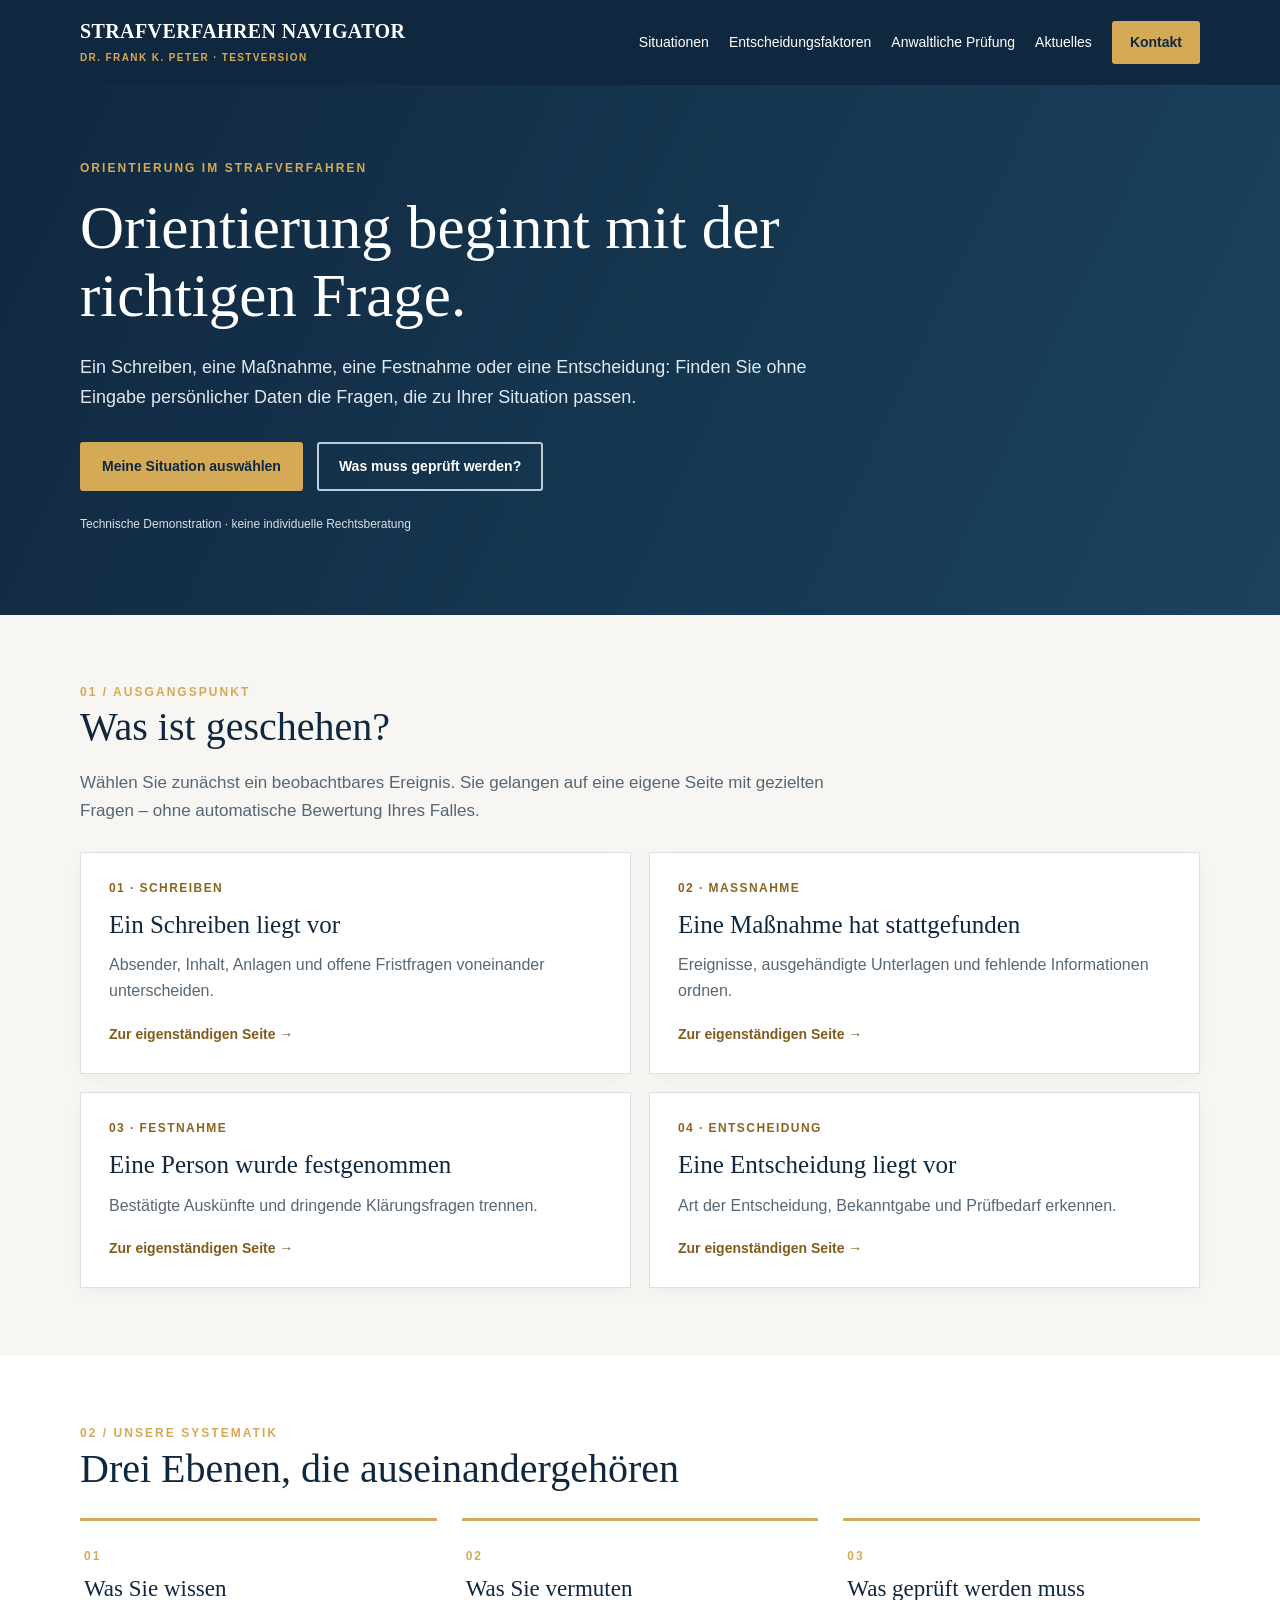
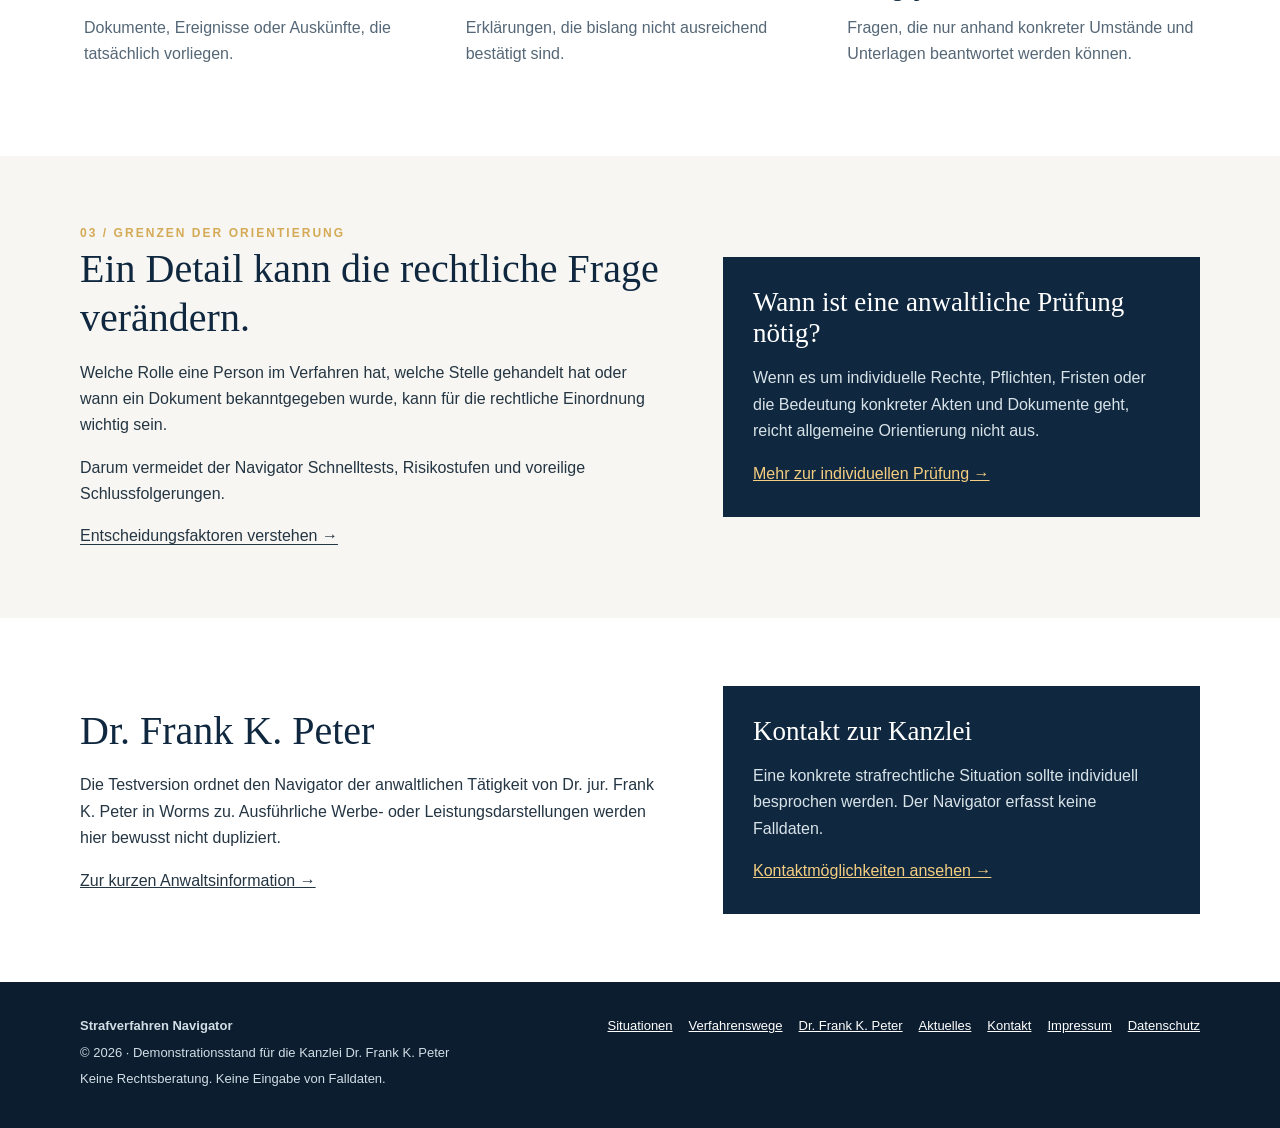
==== commit 61204544: "Add Aktuelles section and navigation to Strafverfahren Navigator demo" ====
--- a/index.html
+++ b/index.html
@@ -8,7 +8,7 @@
 </head><body><a class="skip" href="#inhalt">Zum Inhalt springen</a>
 <header class="top"><div class="wrap navwrap">
 <a href="" class="brand">STRAFVERFAHREN NAVIGATOR<small>DR. FRANK K. PETER · TESTVERSION</small></a>
-<nav class="navlinks" aria-label="Hauptnavigation"><a href="situationen/">Situationen</a><a href="entscheidungsfaktoren/">Entscheidungsfaktoren</a><a href="anwaltliche-pruefung/">Anwaltliche Prüfung</a><a href="kontakt/" class="nav-contact">Kontakt</a></nav>
+<nav class="navlinks" aria-label="Hauptnavigation"><a href="situationen/">Situationen</a><a href="entscheidungsfaktoren/">Entscheidungsfaktoren</a><a href="anwaltliche-pruefung/">Anwaltliche Prüfung</a><a href="aktuelles/">Aktuelles</a><a href="kontakt/" class="nav-contact">Kontakt</a></nav>
 </div></header>
 <main id="inhalt"><section class="hero "><div class="wrap"><div class="eyebrow">Orientierung im Strafverfahren</div>
 <h1>Orientierung beginnt mit der richtigen Frage.</h1><p>Ein Schreiben, eine Maßnahme, eine Festnahme oder eine Entscheidung: Finden Sie ohne Eingabe persönlicher Daten die Fragen, die zu Ihrer Situation passen.</p>
@@ -21,5 +21,5 @@
 <section class="section alt"><div class="wrap split"><div><div class="eyebrow">03 / GRENZEN DER ORIENTIERUNG</div><h2>Ein Detail kann die rechtliche Frage verändern.</h2><p>Welche Rolle eine Person im Verfahren hat, welche Stelle gehandelt hat oder wann ein Dokument bekanntgegeben wurde, kann für die rechtliche Einordnung wichtig sein.</p><p>Darum vermeidet der Navigator Schnelltests, Risikostufen und voreilige Schlussfolgerungen.</p><a href="entscheidungsfaktoren/" class="underline">Entscheidungsfaktoren verstehen →</a></div><div class="panel"><h2>Wann ist eine anwaltliche Prüfung nötig?</h2><p>Wenn es um individuelle Rechte, Pflichten, Fristen oder die Bedeutung konkreter Akten und Dokumente geht, reicht allgemeine Orientierung nicht aus.</p><a href="anwaltliche-pruefung/">Mehr zur individuellen Prüfung →</a></div></div></section>
 <section class="section"><div class="wrap split"><div><h2>Dr. Frank K. Peter</h2><p>Die Testversion ordnet den Navigator der anwaltlichen Tätigkeit von Dr. jur. Frank K. Peter in Worms zu. Ausführliche Werbe- oder Leistungsdarstellungen werden hier bewusst nicht dupliziert.</p><a href="dr-frank-k-peter/">Zur kurzen Anwaltsinformation →</a></div><div class="panel"><h2>Kontakt zur Kanzlei</h2><p>Eine konkrete strafrechtliche Situation sollte individuell besprochen werden. Der Navigator erfasst keine Falldaten.</p><a href="kontakt/">Kontaktmöglichkeiten ansehen →</a></div></div></section>
 </main>
-<footer class="footer"><div class="wrap"><div><strong>Strafverfahren Navigator</strong><p>© 2026 · Demonstrationsstand für die Kanzlei Dr. Frank K. Peter</p><p>Keine Rechtsberatung. Keine Eingabe von Falldaten.</p></div><nav aria-label="Footer"><a href="situationen/">Situationen</a><a href="verfahrenswege/">Verfahrenswege</a><a href="dr-frank-k-peter/">Dr. Frank K. Peter</a><a href="kontakt/">Kontakt</a><a href="impressum/">Impressum</a><a href="datenschutz/">Datenschutz</a></nav></div></footer>
+<footer class="footer"><div class="wrap"><div><strong>Strafverfahren Navigator</strong><p>© 2026 · Demonstrationsstand für die Kanzlei Dr. Frank K. Peter</p><p>Keine Rechtsberatung. Keine Eingabe von Falldaten.</p></div><nav aria-label="Footer"><a href="situationen/">Situationen</a><a href="verfahrenswege/">Verfahrenswege</a><a href="dr-frank-k-peter/">Dr. Frank K. Peter</a><a href="aktuelles/">Aktuelles</a><a href="kontakt/">Kontakt</a><a href="impressum/">Impressum</a><a href="datenschutz/">Datenschutz</a></nav></div></footer>
 </body></html>
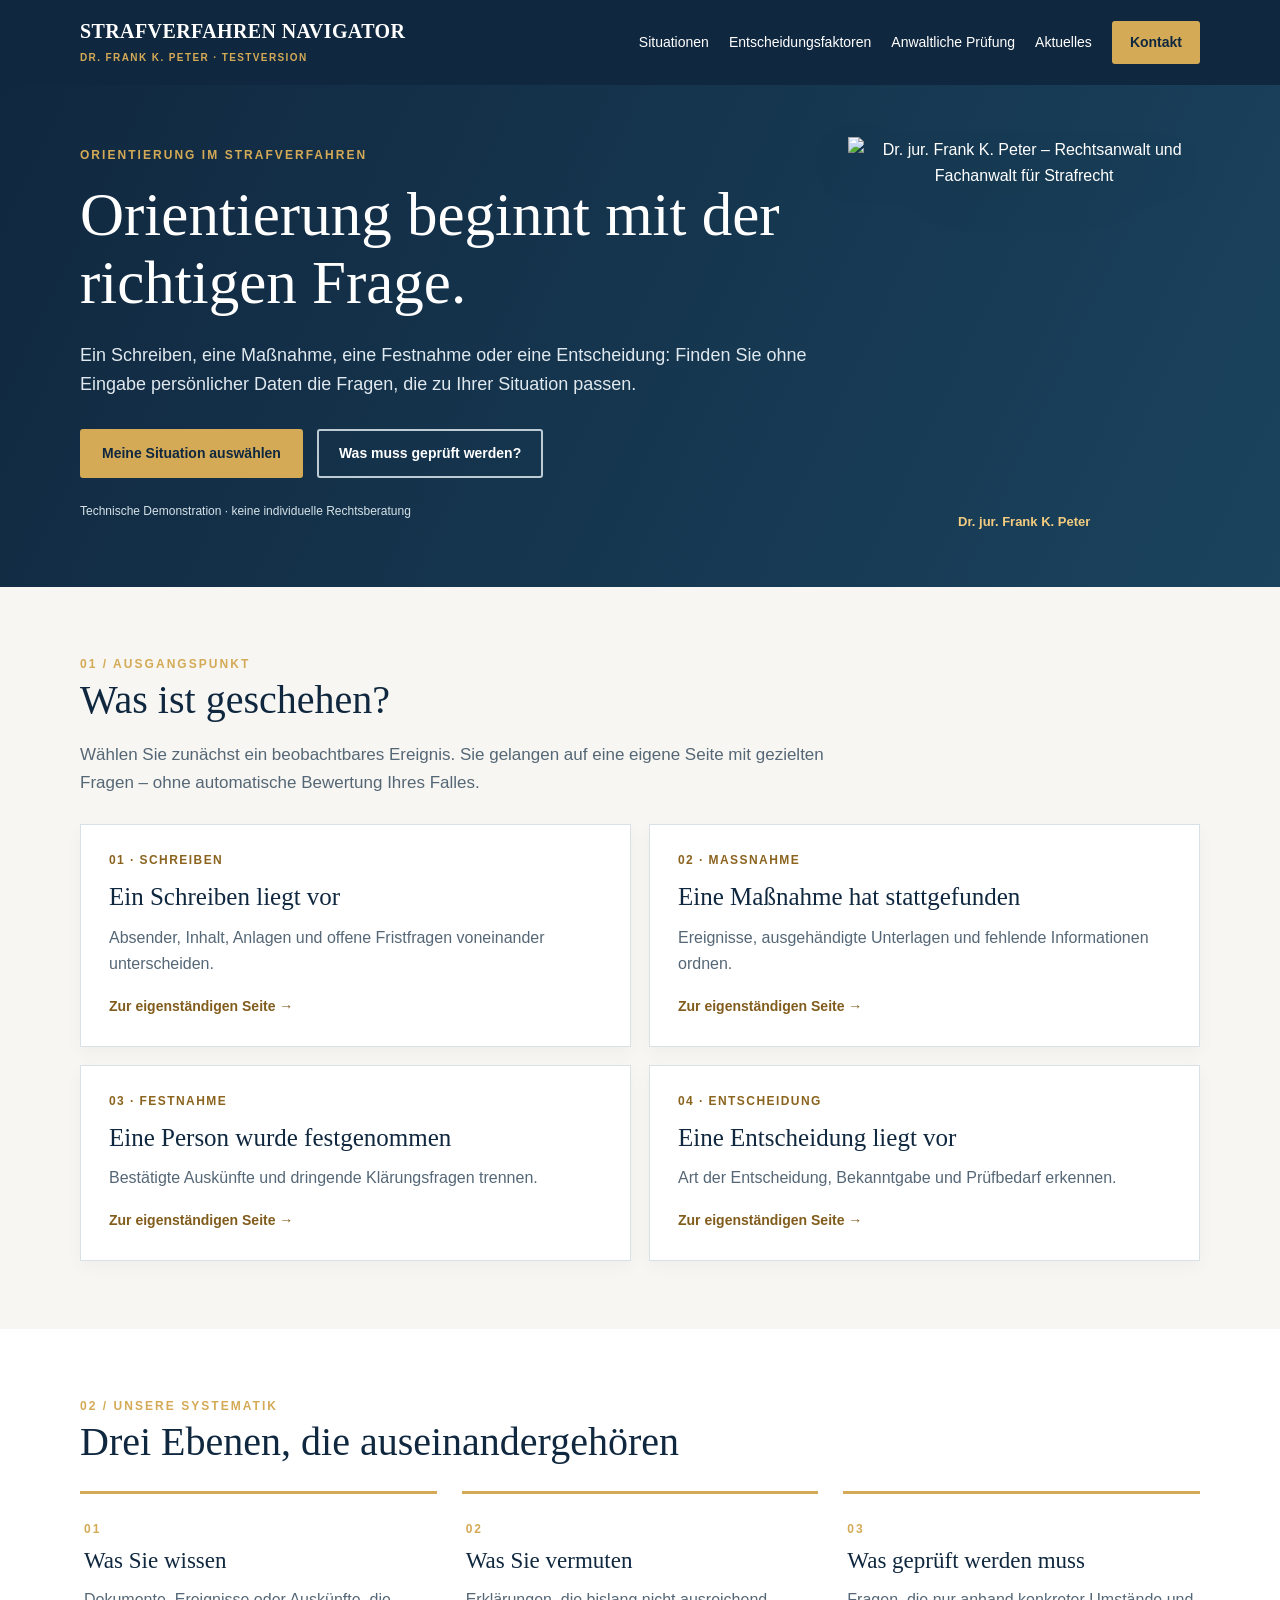
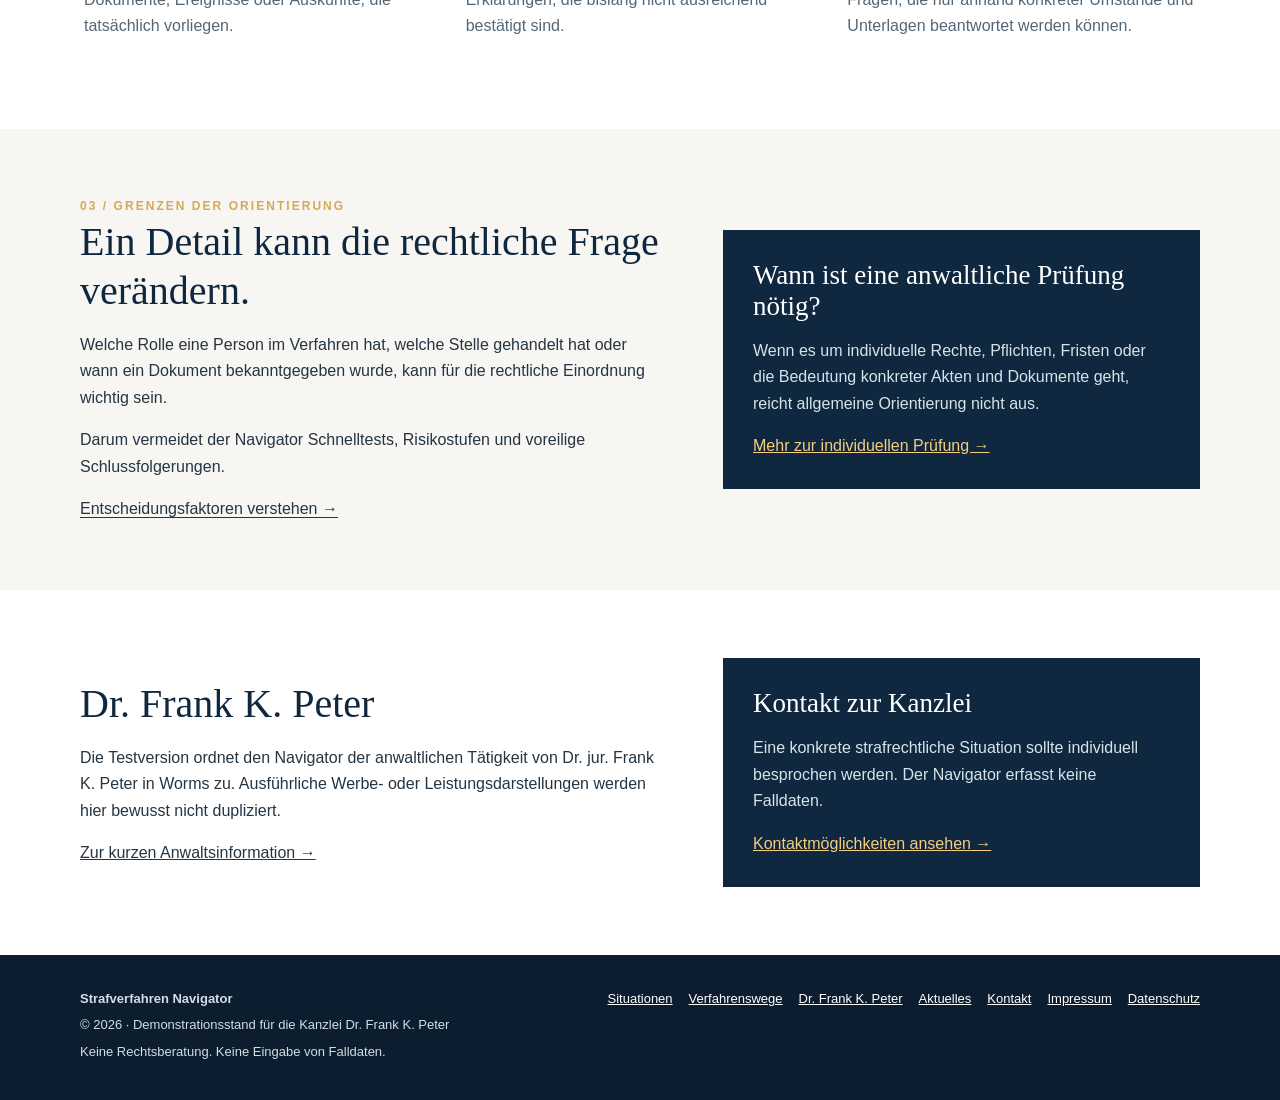
==== commit 212577f9: "Add verified Kanzlei portrait to Navigator homepage and lawyer profile in Design B" ====
--- a/index.html
+++ b/index.html
@@ -10,10 +10,12 @@
 <a href="" class="brand">STRAFVERFAHREN NAVIGATOR<small>DR. FRANK K. PETER · TESTVERSION</small></a>
 <nav class="navlinks" aria-label="Hauptnavigation"><a href="situationen/">Situationen</a><a href="entscheidungsfaktoren/">Entscheidungsfaktoren</a><a href="anwaltliche-pruefung/">Anwaltliche Prüfung</a><a href="aktuelles/">Aktuelles</a><a href="kontakt/" class="nav-contact">Kontakt</a></nav>
 </div></header>
-<main id="inhalt"><section class="hero "><div class="wrap"><div class="eyebrow">Orientierung im Strafverfahren</div>
+<main id="inhalt"><section class="hero hero-with-portrait"><div class="wrap hero-layout"><div class="hero-copy"><div class="eyebrow">Orientierung im Strafverfahren</div>
 <h1>Orientierung beginnt mit der richtigen Frage.</h1><p>Ein Schreiben, eine Maßnahme, eine Festnahme oder eine Entscheidung: Finden Sie ohne Eingabe persönlicher Daten die Fragen, die zu Ihrer Situation passen.</p>
 <div class="actions"><a href="situationen/" class="button">Meine Situation auswählen</a><a href="anwaltliche-pruefung/" class="button secondary">Was muss geprüft werden?</a></div>
-<span class="demo">Technische Demonstration · keine individuelle Rechtsberatung</span></div></section>
+<span class="demo">Technische Demonstration · keine individuelle Rechtsberatung</span></div>
+<figure class="hero-portrait"><img src="https://www.strafrecht-dr-peter.de/wp-content/uploads/dr-frank-peter-md-home-2026.png" alt="Dr. jur. Frank K. Peter – Rechtsanwalt und Fachanwalt für Strafrecht" width="420" height="540" fetchpriority="high" decoding="async"><figcaption>Dr. jur. Frank K. Peter</figcaption></figure>
+</div></section>
 
 <section class="section alt"><div class="wrap"><div class="eyebrow">01 / AUSGANGSPUNKT</div><h2>Was ist geschehen?</h2><p class="lead">Wählen Sie zunächst ein beobachtbares Ereignis. Sie gelangen auf eine eigene Seite mit gezielten Fragen – ohne automatische Bewertung Ihres Falles.</p><div class="cards"><a class="card" href="situationen/schreiben-erhalten/"><span class="count">01 · SCHREIBEN</span><h3>Ein Schreiben liegt vor</h3><p>Absender, Inhalt, Anlagen und offene Fristfragen voneinander unterscheiden.</p><strong>Zur eigenständigen Seite →</strong></a><a class="card" href="situationen/massnahme/"><span class="count">02 · MASSNAHME</span><h3>Eine Maßnahme hat stattgefunden</h3><p>Ereignisse, ausgehändigte Unterlagen und fehlende Informationen ordnen.</p><strong>Zur eigenständigen Seite →</strong></a><a class="card" href="situationen/festnahme/"><span class="count">03 · FESTNAHME</span><h3>Eine Person wurde festgenommen</h3><p>Bestätigte Auskünfte und dringende Klärungsfragen trennen.</p><strong>Zur eigenständigen Seite →</strong></a><a class="card" href="situationen/entscheidung/"><span class="count">04 · ENTSCHEIDUNG</span><h3>Eine Entscheidung liegt vor</h3><p>Art der Entscheidung, Bekanntgabe und Prüfbedarf erkennen.</p><strong>Zur eigenständigen Seite →</strong></a></div></div></section>
 <section class="section"><div class="wrap"><div class="eyebrow">02 / UNSERE SYSTEMATIK</div><h2>Drei Ebenen, die auseinandergehören</h2>
--- a/assets/styles.css
+++ b/assets/styles.css
@@ -3,3 +3,17 @@
 @media(max-width:880px){.navwrap{flex-direction:column;align-items:flex-start;padding:20px 0;gap:18px}.navlinks{gap:14px}.split,.content{grid-template-columns:1fr;gap:27px}.triptych{grid-template-columns:1fr}.hero{padding:57px 0}.section{padding:50px 0}.content{padding:43px 0 60px}.side{order:2}}
 @media(max-width:590px){.wrap{width:calc(100% - 30px)}.cards,.facts{grid-template-columns:1fr}.card{padding:22px}.hero h1{font-size:39px}.hero p{font-size:16px}.actions .button{width:100%}.navlinks a{font-size:13px}.footer nav{gap:10px}}
 @media(prefers-reduced-motion:reduce){html{scroll-behavior:auto}.card{transition:none}}
+
+
+/* Portraits: authentic Kanzlei photography, Design B staging */
+.hero-layout{display:grid;grid-template-columns:minmax(0,1.35fr) minmax(260px,.65fr);gap:38px;align-items:center}
+.hero-copy{min-width:0}
+.hero-with-portrait{padding-top:52px;padding-bottom:56px}
+.hero-portrait{margin:0;justify-self:end;width:100%;max-width:360px;text-align:center;align-self:end}
+.hero-portrait img{display:block;width:100%;height:365px;object-fit:contain;object-position:bottom center;background:transparent;filter:drop-shadow(0 18px 22px rgba(0,0,0,.16))}
+.hero-portrait figcaption{padding:11px 10px 0;font:700 13px/1.4 Arial,sans-serif;color:#f3cc80}
+.profile-portrait{float:right;width:min(38%,260px);margin:2px 0 22px 25px;padding:11px 11px 12px;background:var(--cream);border-bottom:3px solid var(--gold)}
+.profile-portrait img{display:block;width:100%;height:270px;object-fit:contain;object-position:center bottom}
+.profile-portrait figcaption{margin-top:8px;color:var(--navy);font-size:12px;text-align:center}
+@media(max-width:880px){.hero-layout{grid-template-columns:minmax(0,1fr) 240px;gap:14px}.hero-portrait img{height:305px}.hero-with-portrait{padding:48px 0 50px}}
+@media(max-width:650px){.hero-layout{grid-template-columns:1fr}.hero-portrait{justify-self:center;max-width:260px;margin-top:15px}.hero-portrait img{height:285px}.hero-with-portrait{padding:46px 0 38px}.profile-portrait{float:none;width:min(100%,280px);margin:4px auto 24px}}
